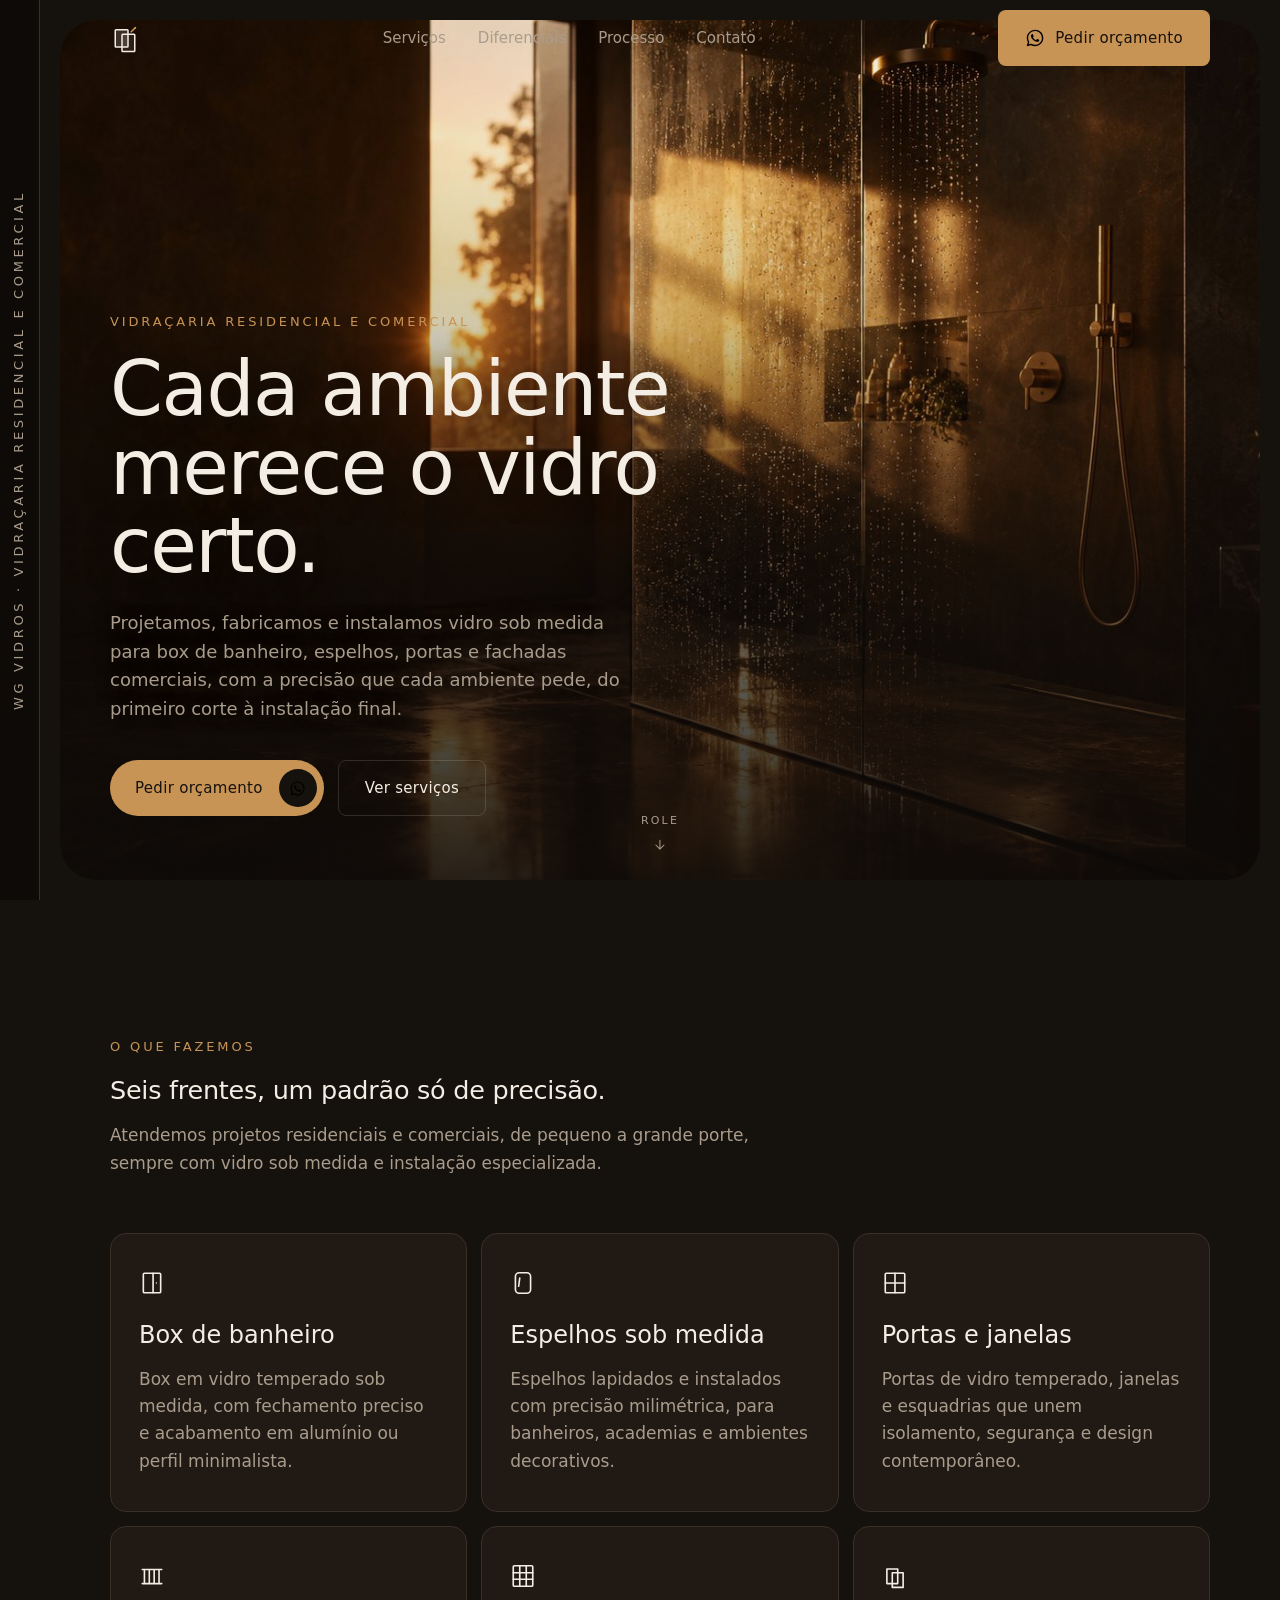
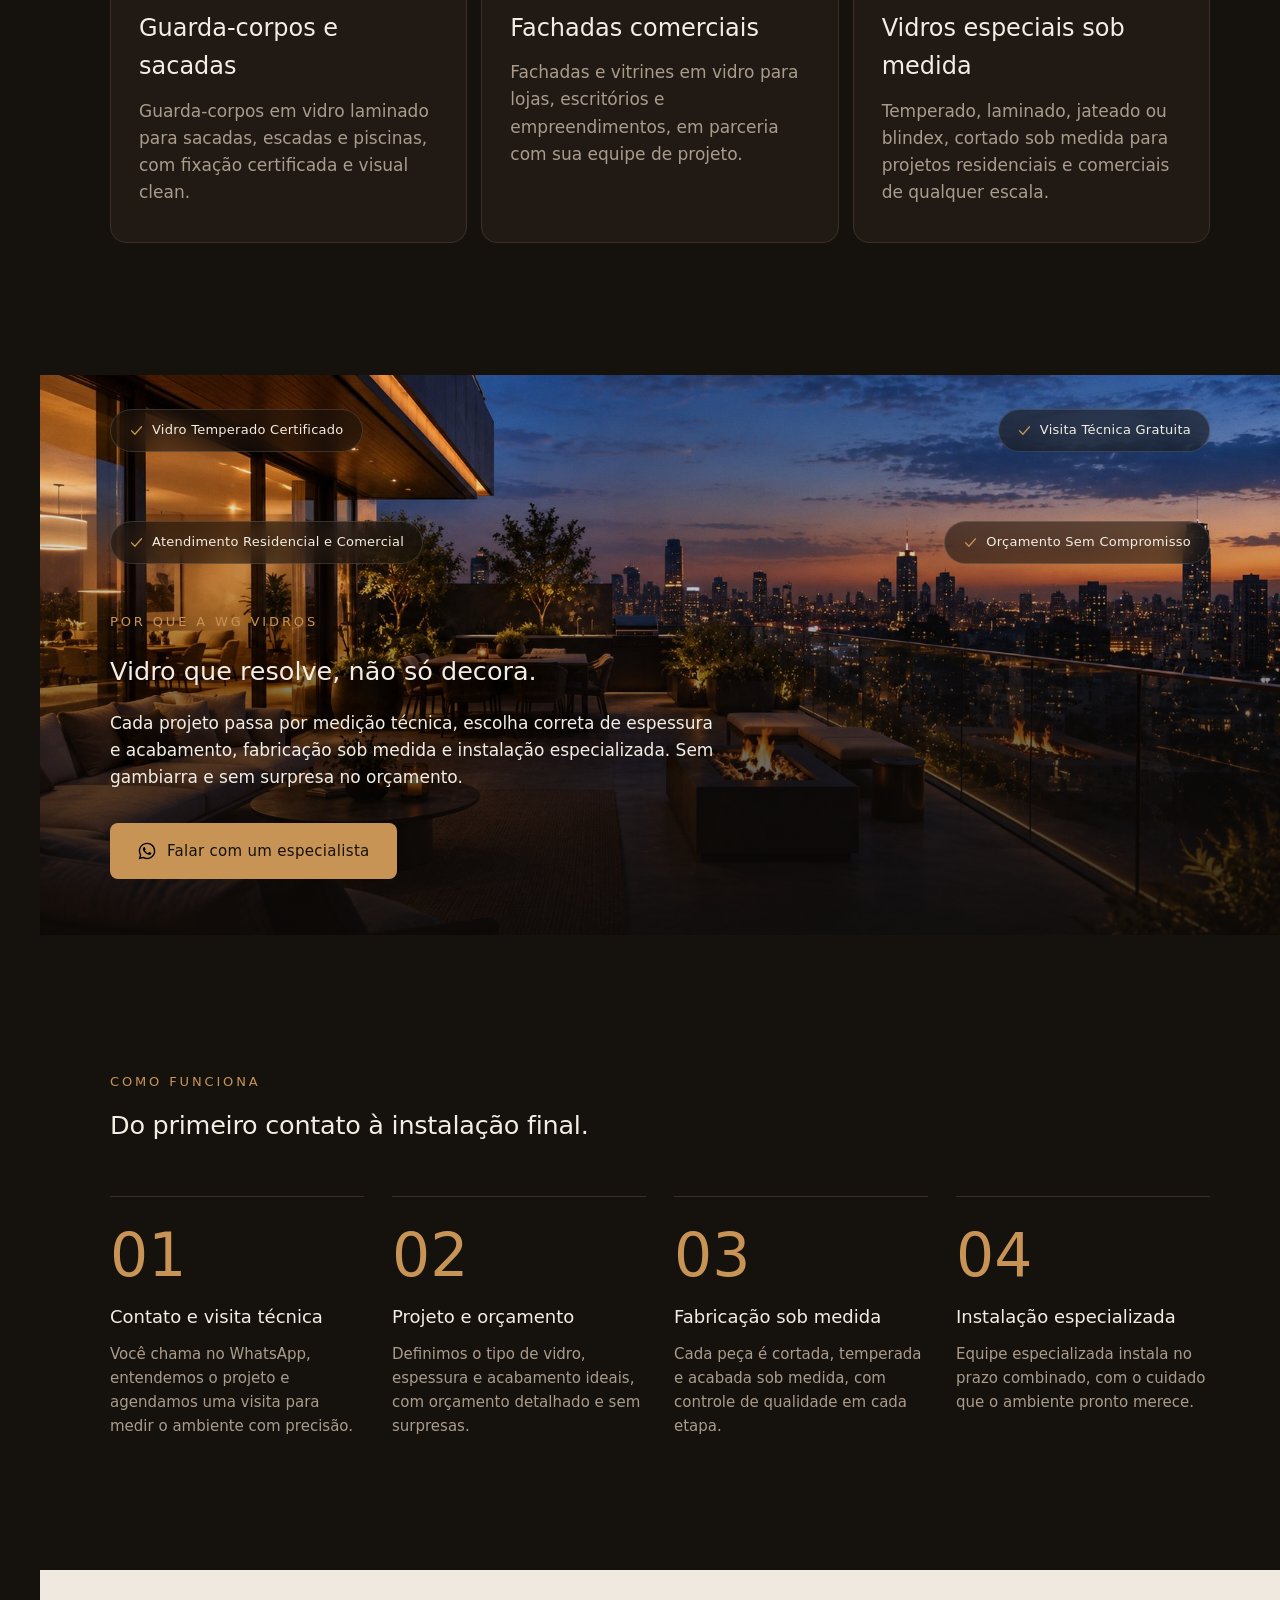
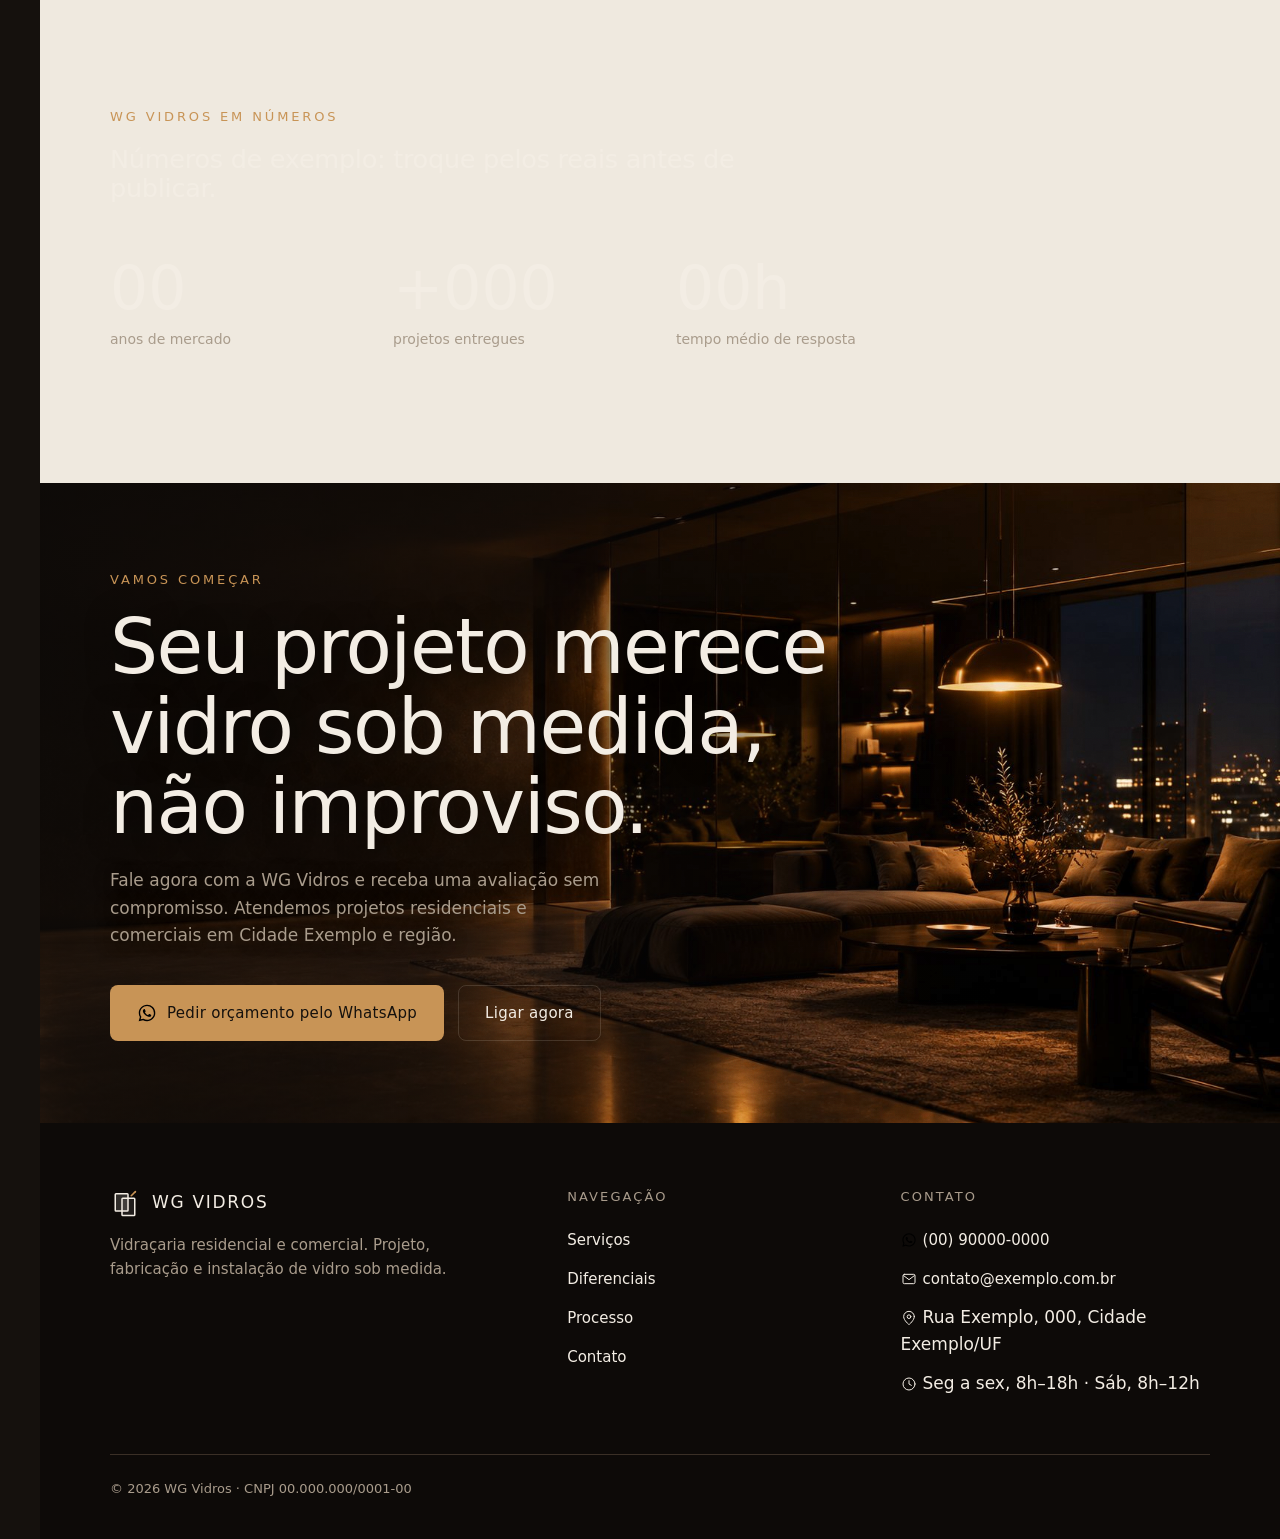
==== index.html @ f4e1c014 "Primeiro commit: site WG Vidros Vidraçaria residencial e comercial, site de uma página em HTML/CSS/J" ====
<!doctype html>
<html lang="pt-BR">
<head>
<meta charset="utf-8">
<meta name="viewport" content="width=device-width, initial-scale=1, viewport-fit=cover">
<!-- TEMPORARIO: tire esta linha quando os dados reais entrarem. Ver robots.txt. -->
<meta name="robots" content="noindex, nofollow">
<title>WG Vidros | Vidraçaria Residencial e Comercial sob Medida</title>
<meta name="description" content="Vidro sob medida para projetos residenciais e comerciais: box de banheiro, espelhos, portas, fachadas e guarda-corpos. Projeto, fabricação e instalação especializada.">
<meta name="theme-color" content="#15110D">
<meta name="color-scheme" content="dark">
<link rel="icon" href="assets/favicon.svg" type="image/svg+xml">

<!-- =========================================================================
     WG VIDROS — site único (uma página)

     ANTES DE PUBLICAR — TROQUE ESTES DADOS
       Estão como exemplo e aparecem em vários pontos do arquivo. O jeito mais
       rápido é abrir o arquivo e usar "substituir tudo" em cada linha abaixo.

         5500900000000        -> WhatsApp real, formato 55 + DDD + número, sem espaço
         (00) 90000-0000      -> o mesmo número, escrito para leitura
         contato@exemplo.com.br -> e-mail real
         Rua Exemplo, 000     -> endereço completo
         Cidade Exemplo – UF  -> cidade e estado de atuação (aparece várias vezes)
         00000-000            -> CEP
         00.000.000/0001-00   -> CNPJ
         "00" / "+000" / "00h" -> números da seção de prova social (são exemplo,
                                   não invente: troque pelos números reais ou
                                   apague a métrica)

     FOTOGRAFIA — já em uso
       As 3 fotos (assets/foto-heroi.jpg, foto-diferenciais.jpg, foto-climax.jpg)
       já estão ativas via a variável --imagem em .foto (assets/estilo.css),
       convertidas de PNG para JPEG (~85-90% menores, mesma qualidade visível
       na tela). Os originais em alta
       (PNG) estão arquivados em ../fotos-originais/wg-vidros-*-original.png.
       Se um dia entrarem fotos reais do trabalho da WG Vidros, é só substituir
       o arquivo pelo nome exato — nenhum outro código muda. --posicao e --veu,
       logo acima de cada #id.foto no CSS, controlam enquadramento e o
       degradê de legibilidade; ajuste os dois primeiro se trocar a foto.

     AINDA FALTA CONTEÚDO
       A seção de depoimento está comentada logo antes do rodapé. Só publique
       com avaliação real, com nome de quem escreveu. Nunca invente depoimento.

     DEPOIS DE PUBLICAR
       Troque og:image e og:url pelo endereço real, começando com https://
       WhatsApp e Facebook exigem URL completa para mostrar a miniatura.
       assets/compartilhamento.jpg já existe (recortado do herói, 1200x630).
     ========================================================================= -->

<meta property="og:type" content="website">
<meta property="og:title" content="WG Vidros | Vidraçaria Residencial e Comercial">
<meta property="og:description" content="Vidro sob medida, do projeto à instalação. Box, espelhos, portas, fachadas e guarda-corpos para projetos residenciais e comerciais.">
<meta property="og:locale" content="pt_BR">
<meta property="og:image" content="assets/compartilhamento.jpg">
<meta property="og:image:width" content="1200">
<meta property="og:image:height" content="630">
<meta property="og:image:alt" content="Logotipo WG Vidros">
<meta name="twitter:card" content="summary_large_image">

<meta http-equiv="Content-Security-Policy" content="default-src 'self'; base-uri 'self'; object-src 'none'; frame-ancestors 'none'; form-action 'none'; script-src 'self' 'unsafe-inline'; style-src 'self' 'unsafe-inline' https://fonts.googleapis.com; font-src 'self' https://fonts.gstatic.com; img-src 'self' data:; connect-src 'none'">

<link rel="preconnect" href="https://fonts.googleapis.com">
<link rel="preconnect" href="https://fonts.gstatic.com" crossorigin>
<link rel="stylesheet" href="https://fonts.googleapis.com/css2?family=Inter:wght@400;500;600&family=Space+Grotesk:wght@400;500;600;700&display=swap">
<link rel="stylesheet" href="assets/estilo.css">

<script type="application/ld+json">
{
  "@context": "https://schema.org",
  "@type": "HomeAndConstructionBusiness",
  "name": "WG Vidros",
  "description": "Vidraçaria residencial e comercial. Projeto, fabricação e instalação de vidro sob medida: box, espelhos, portas, janelas, fachadas e guarda-corpos.",
  "areaServed": { "@type": "City", "name": "Cidade Exemplo" },
  "address": {
    "@type": "PostalAddress",
    "streetAddress": "Rua Exemplo, 000",
    "addressLocality": "Cidade Exemplo",
    "addressRegion": "UF",
    "postalCode": "00000-000",
    "addressCountry": "BR"
  },
  "telephone": "+5500900000000",
  "knowsAbout": ["Box de banheiro", "Espelhos sob medida", "Portas e janelas de vidro", "Guarda-corpos de vidro", "Fachadas comerciais em vidro", "Vidro temperado e laminado sob medida"]
}
</script>

<script>
/* Liga a animação de entrada. Fica no <head> para o conteúdo não piscar.
   Se o navegador não tiver IntersectionObserver, ou se a pessoa pediu menos
   movimento no sistema, nada é escondido e o site funciona igual. O prazo de
   4 segundos é rede de proteção: se o observador não rodar por qualquer
   motivo, tudo aparece assim mesmo. Conteúdo nunca fica invisível. */
(function () {
  var d = document.documentElement;
  if (!('IntersectionObserver' in window)) return;
  if (window.matchMedia && window.matchMedia('(prefers-reduced-motion: reduce)').matches) return;
  d.classList.add('js-anim');
  setTimeout(function () {
    var l = document.querySelectorAll('.entra, .foto-zoom, .titulo-palavras');
    for (var i = 0; i < l.length; i++) l[i].classList.add('visivel');
  }, 4000);
})();
</script>
</head>
<body>

<!-- Ícones declarados uma vez, reaproveitados com <use>. Traço 1.5-1.75px,
     sem preenchimento, mesmo grid 24x24 — para não misturar estilo. -->
<svg width="0" height="0" style="position:absolute" aria-hidden="true" focusable="false">
  <symbol id="i-zap" viewBox="0 0 24 24"><path d="M12.04 2C6.58 2 2.13 6.45 2.13 11.91c0 1.75.46 3.45 1.32 4.95L2 22l5.25-1.38a9.9 9.9 0 0 0 4.79 1.22h.01c5.46 0 9.91-4.45 9.91-9.91 0-2.65-1.03-5.14-2.9-7.01A9.82 9.82 0 0 0 12.04 2Zm0 18.15c-1.48 0-2.93-.4-4.2-1.15l-.3-.18-3.12.82.83-3.04-.2-.31a8.2 8.2 0 0 1-1.26-4.38c0-4.54 3.7-8.24 8.25-8.24 2.2 0 4.27.86 5.83 2.42a8.19 8.19 0 0 1 2.41 5.83c0 4.54-3.7 8.24-8.24 8.24Zm4.52-6.17c-.25-.12-1.47-.72-1.69-.81-.23-.08-.39-.12-.56.13-.16.24-.64.8-.78.97-.15.16-.29.18-.53.06-.25-.12-1.05-.39-1.99-1.23-.74-.66-1.23-1.47-1.38-1.72-.14-.25-.01-.38.11-.5.11-.11.25-.29.37-.43.12-.15.16-.25.25-.41.08-.17.04-.31-.02-.43-.06-.12-.56-1.34-.76-1.84-.2-.48-.4-.42-.56-.42l-.47-.01c-.17 0-.43.06-.66.31-.23.25-.86.85-.86 2.07 0 1.22.89 2.4 1.01 2.56.12.17 1.75 2.67 4.23 3.74.59.26 1.05.41 1.41.52.59.19 1.13.16 1.56.1.47-.07 1.47-.6 1.68-1.18.21-.58.21-1.07.14-1.18-.06-.11-.22-.17-.47-.29Z"/></symbol>
  <symbol id="i-check" viewBox="0 0 24 24" fill="none" stroke="currentColor" stroke-width="2" stroke-linecap="round" stroke-linejoin="round"><path d="M4 12.5 9.5 18 20 6"/></symbol>
  <symbol id="i-menu" viewBox="0 0 24 24" fill="none" stroke="currentColor" stroke-width="1.75" stroke-linecap="round"><path d="M3 6h18M3 12h18M3 18h18"/></symbol>
  <symbol id="i-fechar" viewBox="0 0 24 24" fill="none" stroke="currentColor" stroke-width="1.75" stroke-linecap="round"><path d="M5 5l14 14M19 5 5 19"/></symbol>
  <symbol id="i-seta-baixo" viewBox="0 0 24 24" fill="none" stroke="currentColor" stroke-width="1.75" stroke-linecap="round" stroke-linejoin="round"><path d="M12 4v15M5 12l7 7 7-7"/></symbol>
  <symbol id="i-box" viewBox="0 0 24 24" fill="none" stroke="currentColor" stroke-width="1.5" stroke-linecap="round" stroke-linejoin="round"><rect x="4" y="3" width="16" height="18" rx="1"/><path d="M13 3v18"/><circle cx="16" cy="12" r=".6" fill="currentColor" stroke="none"/></symbol>
  <symbol id="i-espelho" viewBox="0 0 24 24" fill="none" stroke="currentColor" stroke-width="1.5" stroke-linecap="round" stroke-linejoin="round"><rect x="5" y="2.5" width="14" height="19" rx="3.5"/><path d="M9 7.5 8 15"/></symbol>
  <symbol id="i-janela" viewBox="0 0 24 24" fill="none" stroke="currentColor" stroke-width="1.5" stroke-linecap="round" stroke-linejoin="round"><rect x="3" y="3" width="18" height="18" rx="1"/><path d="M12 3v18M3 12h18"/></symbol>
  <symbol id="i-guarda-corpo" viewBox="0 0 24 24" fill="none" stroke="currentColor" stroke-width="1.5" stroke-linecap="round" stroke-linejoin="round"><path d="M3 6h18M3 19h18M5 6v13M9.5 6v13M14 6v13M18.5 6v13"/></symbol>
  <symbol id="i-fachada" viewBox="0 0 24 24" fill="none" stroke="currentColor" stroke-width="1.5" stroke-linecap="round" stroke-linejoin="round"><rect x="3" y="2.5" width="18" height="19" rx="1"/><path d="M3 9h18M3 15h18M9 2.5v19M15 2.5v19"/></symbol>
  <!-- i-marca: a marca (cabeçalho/rodapé). Fill translúcido de currentColor,
       não var(--fundo) sólido — a versão antiga "furava" um retângulo da cor
       do fundo, o que só batia certo sobre --fundo; sobre a foto do herói
       (cabeçalho transparente) ou sobre --superficie-funda (rodapé) sobrava
       um remendo visível. Translúcido funciona igual em qualquer fundo. O
       traço diagonal usa var(--destaque) de propósito: o único acento de cor
       fora do dourado dos CTAs, um brilho de luz no canto do vidro. -->
  <symbol id="i-marca" viewBox="0 0 24 24" fill="none">
    <rect x="4.2" y="5.4" width="10.2" height="13.8" rx=".6" fill="currentColor" fill-opacity=".16" stroke="currentColor" stroke-width="1.2" stroke-linejoin="round"/>
    <rect x="9.6" y="9" width="10.2" height="13.8" rx=".6" fill="currentColor" fill-opacity=".09" stroke="currentColor" stroke-width="1.2" stroke-linejoin="round"/>
    <path d="M17 7 20.3 3.7" stroke="var(--destaque)" stroke-width="1.3" stroke-linecap="round"/>
  </symbol>
  <!-- i-panes: ícone de serviço ("Vidros especiais sob medida"), traço puro
       sem fill — combina com os outros 5 ícones da grade de serviços. Reusa
       a mesma composição de i-marca (duas placas sobrepostas), mas sem o
       tratamento especial, porque um ícone de card não deve competir com a
       marca. -->
  <symbol id="i-panes" viewBox="0 0 24 24" fill="none" stroke="currentColor" stroke-width="1.5" stroke-linejoin="round"><rect x="4.5" y="5.5" width="10" height="13.5"/><rect x="9.5" y="9" width="10" height="13.5"/></symbol>
  <symbol id="i-pin" viewBox="0 0 24 24" fill="none" stroke="currentColor" stroke-width="1.5" stroke-linecap="round" stroke-linejoin="round"><path d="M20 10c0 5.5-8 12-8 12s-8-6.5-8-12a8 8 0 0 1 16 0Z"/><circle cx="12" cy="10" r="2.75"/></symbol>
  <symbol id="i-relogio" viewBox="0 0 24 24" fill="none" stroke="currentColor" stroke-width="1.5" stroke-linecap="round" stroke-linejoin="round"><circle cx="12" cy="12" r="9"/><path d="M12 7v5l3.5 2"/></symbol>
  <symbol id="i-mail" viewBox="0 0 24 24" fill="none" stroke="currentColor" stroke-width="1.5" stroke-linecap="round" stroke-linejoin="round"><rect x="3" y="5" width="18" height="14" rx="2"/><path d="m4 7 8 6 8-6"/></symbol>
</svg>

<a class="pular" href="#conteudo">Pular para o conteúdo</a>

<!-- ============================ TRILHO VERTICAL ============================ -->
<div class="trilho" aria-hidden="true"><span>WG VIDROS · VIDRAÇARIA RESIDENCIAL E COMERCIAL</span></div>

<!-- ============================ CABEÇALHO ============================ -->
<header class="cabecalho" id="cabecalho">
  <div class="limite cabecalho-int">
    <a class="marca" href="#topo" aria-label="Página inicial da WG Vidros">
      <svg viewBox="0 0 24 24" fill="none"><use href="#i-marca"/></svg>
      <span class="marca-texto marca-so-desktop">WG VIDROS<small>PROJETO · FABRICAÇÃO · INSTALAÇÃO</small></span>
    </a>
    <nav class="menu" aria-label="Seções da página">
      <a href="#servicos">Serviços</a>
      <a href="#diferenciais">Diferenciais</a>
      <a href="#processo">Processo</a>
      <a href="#contato">Contato</a>
    </nav>
    <a class="botao botao-principal" href="https://wa.me/5500900000000?text=Ol%C3%A1%21%20Vim%20pelo%20site%20da%20WG%20Vidros%20e%20gostaria%20de%20um%20or%C3%A7amento." rel="noopener" target="_blank">
      <svg aria-hidden="true"><use href="#i-zap"/></svg>
      <span>Pedir orçamento</span>
    </a>
    <button class="menu-toggle" id="menu-toggle" aria-expanded="false" aria-controls="menu-movel" aria-label="Abrir menu">
      <svg width="20" height="20" aria-hidden="true"><use href="#i-menu"/></svg>
    </button>
  </div>
</header>

<nav class="menu-movel" id="menu-movel" aria-label="Menu completo">
  <a href="#servicos">Serviços</a>
  <a href="#diferenciais">Diferenciais</a>
  <a href="#processo">Processo</a>
  <a href="#contato">Contato</a>
</nav>

<main id="conteudo">

  <!-- ============================ HERÓI (gancho) ============================ -->
  <section class="heroi" id="topo">
    <div class="heroi-moldura foto foto-zoom">
      <div class="limite foto-conteudo entra">
        <p class="rotulo">Vidraçaria residencial e comercial</p>
        <h1 aria-label="Cada ambiente merece o vidro certo.">
          <span class="titulo-palavras" aria-hidden="true"><span class="palavra" style="--i:0">Cada</span> <span class="palavra" style="--i:1">ambiente</span> <span class="palavra" style="--i:2">merece</span> <span class="palavra" style="--i:3">o</span> <span class="palavra" style="--i:4">vidro</span> <span class="palavra" style="--i:5">certo.</span></span>
        </h1>
        <p class="intro">Projetamos, fabricamos e instalamos vidro sob medida para box de banheiro, espelhos, portas e fachadas comerciais, com a precisão que cada ambiente pede, do primeiro corte à instalação final.</p>
        <div class="acoes">
          <a class="botao botao-principal botao-capsula" href="https://wa.me/5500900000000?text=Ol%C3%A1%21%20Vim%20pelo%20site%20da%20WG%20Vidros%20e%20gostaria%20de%20um%20or%C3%A7amento%20para%20o%20meu%20projeto." rel="noopener" target="_blank">
            <span>Pedir orçamento</span>
            <span class="capsula-icone"><svg aria-hidden="true"><use href="#i-zap"/></svg></span>
          </a>
          <a class="botao botao-secundario" href="#servicos">Ver serviços</a>
        </div>
      </div>
      <div class="rolar-indicio" aria-hidden="true"><span>Role</span><svg><use href="#i-seta-baixo"/></svg></div>
    </div>
  </section>

  <!-- ============================ CAPÍTULO 1 — SERVIÇOS ============================ -->
  <section class="capitulo" id="servicos">
    <div class="limite">
      <div class="capitulo-cabecalho entra">
        <p class="rotulo">O que fazemos</p>
        <h2>Seis frentes, um padrão só de precisão.</h2>
        <p class="intro">Atendemos projetos residenciais e comerciais, de pequeno a grande porte, sempre com vidro sob medida e instalação especializada.</p>
      </div>
    </div>
    <div class="limite">
      <div class="servicos">
        <article class="servico entra">
          <svg width="26" height="26" aria-hidden="true"><use href="#i-box"/></svg>
          <h3>Box de banheiro</h3>
          <p>Box em vidro temperado sob medida, com fechamento preciso e acabamento em alumínio ou perfil minimalista.</p>
        </article>
        <article class="servico entra entra-atraso1">
          <svg width="26" height="26" aria-hidden="true"><use href="#i-espelho"/></svg>
          <h3>Espelhos sob medida</h3>
          <p>Espelhos lapidados e instalados com precisão milimétrica, para banheiros, academias e ambientes decorativos.</p>
        </article>
        <article class="servico entra entra-atraso2">
          <svg width="26" height="26" aria-hidden="true"><use href="#i-janela"/></svg>
          <h3>Portas e janelas</h3>
          <p>Portas de vidro temperado, janelas e esquadrias que unem isolamento, segurança e design contemporâneo.</p>
        </article>
        <article class="servico entra">
          <svg width="26" height="26" aria-hidden="true"><use href="#i-guarda-corpo"/></svg>
          <h3>Guarda-corpos e sacadas</h3>
          <p>Guarda-corpos em vidro laminado para sacadas, escadas e piscinas, com fixação certificada e visual clean.</p>
        </article>
        <article class="servico entra entra-atraso1">
          <svg width="26" height="26" aria-hidden="true"><use href="#i-fachada"/></svg>
          <h3>Fachadas comerciais</h3>
          <p>Fachadas e vitrines em vidro para lojas, escritórios e empreendimentos, em parceria com sua equipe de projeto.</p>
        </article>
        <article class="servico entra entra-atraso2">
          <svg width="26" height="26" aria-hidden="true"><use href="#i-panes"/></svg>
          <h3>Vidros especiais sob medida</h3>
          <p>Temperado, laminado, jateado ou blindex, cortado sob medida para projetos residenciais e comerciais de qualquer escala.</p>
        </article>
      </div>
    </div>
  </section>

  <!-- ============================ CAPÍTULO 2 — DIFERENCIAIS ============================ -->
  <section class="capitulo" id="diferenciais" style="padding-block:0;">
    <div class="diferenciais-foto foto foto-zoom">
      <!-- Os 4 selos ficam todos acima de 45% de altura de propósito: o texto
           (foto-conteudo, mais abaixo) é ancorado embaixo e começa perto de
           52%. Deixar uma faixa de segurança evita colisão em qualquer
           largura, sem depender de conta de pixel por breakpoint. left/right
           usam var(--respiro), não %, pra alinhar com a margem do texto. -->
      <div class="pilulas" aria-hidden="true">
        <div class="pilula" style="top:6%; left:var(--respiro);"><svg><use href="#i-check"/></svg>Vidro Temperado Certificado</div>
        <div class="pilula" style="top:6%; right:var(--respiro);"><svg><use href="#i-check"/></svg>Visita Técnica Gratuita</div>
        <div class="pilula" style="top:26%; left:var(--respiro);"><svg><use href="#i-check"/></svg>Atendimento Residencial e Comercial</div>
        <div class="pilula" style="top:26%; right:var(--respiro);"><svg><use href="#i-check"/></svg>Orçamento Sem Compromisso</div>
      </div>
      <div class="limite foto-conteudo">
        <div class="entra" style="max-width:56ch;">
          <p class="rotulo">Por que a WG Vidros</p>
          <h2 class="capitulo-cabecalho" style="margin-bottom:0;">Vidro que resolve, não só decora.</h2>
          <p class="intro" style="margin-top:18px;">Cada projeto passa por medição técnica, escolha correta de espessura e acabamento, fabricação sob medida e instalação especializada. Sem gambiarra e sem surpresa no orçamento.</p>
          <div class="acoes" style="margin-top:32px;">
            <a class="botao botao-principal" href="https://wa.me/5500900000000?text=Ol%C3%A1%21%20Quero%20falar%20com%20um%20especialista%20da%20WG%20Vidros%20sobre%20o%20meu%20projeto." rel="noopener" target="_blank">
              <svg aria-hidden="true"><use href="#i-zap"/></svg><span>Falar com um especialista</span>
            </a>
          </div>
        </div>
      </div>
    </div>
  </section>

  <!-- ============================ CAPÍTULO 3 — PROCESSO ============================ -->
  <section class="capitulo" id="processo">
    <div class="limite">
      <div class="capitulo-cabecalho entra">
        <p class="rotulo">Como funciona</p>
        <h2>Do primeiro contato à instalação final.</h2>
      </div>
      <div class="processo">
        <div class="etapa entra"><h3>Contato e visita técnica</h3><p>Você chama no WhatsApp, entendemos o projeto e agendamos uma visita para medir o ambiente com precisão.</p></div>
        <div class="etapa entra entra-atraso1"><h3>Projeto e orçamento</h3><p>Definimos o tipo de vidro, espessura e acabamento ideais, com orçamento detalhado e sem surpresas.</p></div>
        <div class="etapa entra entra-atraso2"><h3>Fabricação sob medida</h3><p>Cada peça é cortada, temperada e acabada sob medida, com controle de qualidade em cada etapa.</p></div>
        <div class="etapa entra entra-atraso3"><h3>Instalação especializada</h3><p>Equipe especializada instala no prazo combinado, com o cuidado que o ambiente pronto merece.</p></div>
      </div>
    </div>
  </section>

  <!-- ============================ PROVA SOCIAL (faixa clara) ============================ -->
  <section class="capitulo faixa-clara">
    <div class="limite">
      <div class="capitulo-cabecalho entra">
        <p class="rotulo" style="color:var(--destaque);">WG Vidros em números</p>
        <h2>Números de exemplo: troque pelos reais antes de publicar.</h2>
      </div>
      <div class="numeros">
        <div class="numero entra"><div class="valor">00</div><p class="rotulo-numero">anos de mercado</p></div>
        <div class="numero entra entra-atraso1"><div class="valor">+000</div><p class="rotulo-numero">projetos entregues</p></div>
        <div class="numero entra entra-atraso2"><div class="valor">00h</div><p class="rotulo-numero">tempo médio de resposta</p></div>
      </div>

      <!-- Depoimento: só publique com avaliação real, nome de quem escreveu e
           data. Nunca invente depoimento — além de enganar quem visita o
           site, avaliação falsa é prática enganosa perante o CDC.
      <div class="depoimento entra" style="margin-top:72px;">
        <p>"Texto real do cliente aqui."</p>
        <footer>Nome do cliente, tipo de serviço, mês/ano</footer>
      </div>
      -->
    </div>
  </section>

  <!-- ============================ CLÍMAX / CTA FINAL ============================ -->
  <section class="climax foto foto-zoom" id="contato">
    <div class="limite foto-conteudo entra">
      <p class="rotulo">Vamos começar</p>
      <h2>Seu projeto merece vidro sob medida, não improviso.</h2>
      <p class="intro">Fale agora com a WG Vidros e receba uma avaliação sem compromisso. Atendemos projetos residenciais e comerciais em Cidade Exemplo e região.</p>
      <div class="acoes">
        <a class="botao botao-principal" href="https://wa.me/5500900000000?text=Ol%C3%A1%21%20Vim%20pelo%20site%20da%20WG%20Vidros%20e%20gostaria%20de%20agendar%20uma%20avalia%C3%A7%C3%A3o%20sem%20compromisso." rel="noopener" target="_blank">
          <svg aria-hidden="true"><use href="#i-zap"/></svg><span>Pedir orçamento pelo WhatsApp</span>
        </a>
        <a class="botao botao-secundario" href="tel:+5500900000000">Ligar agora</a>
      </div>
    </div>
  </section>

</main>

<!-- ============================ RODAPÉ ============================ -->
<footer class="rodape">
  <div class="limite">
    <div class="rodape-grade">
      <div>
        <div class="rodape-marca">
          <svg viewBox="0 0 24 24" fill="none"><use href="#i-marca"/></svg>
          <span class="marca-texto">WG VIDROS</span>
        </div>
        <p class="legenda">Vidraçaria residencial e comercial. Projeto, fabricação e instalação de vidro sob medida.</p>
      </div>
      <div>
        <h3>Navegação</h3>
        <ul class="rodape-links">
          <li><a href="#servicos">Serviços</a></li>
          <li><a href="#diferenciais">Diferenciais</a></li>
          <li><a href="#processo">Processo</a></li>
          <li><a href="#contato">Contato</a></li>
        </ul>
      </div>
      <div>
        <h3>Contato</h3>
        <ul class="rodape-links">
          <li><a href="https://wa.me/5500900000000" rel="noopener" target="_blank"><svg width="16" height="16" style="display:inline;vertical-align:-3px;margin-right:6px;" aria-hidden="true"><use href="#i-zap"/></svg>(00) 90000-0000</a></li>
          <li><a href="mailto:contato@exemplo.com.br"><svg width="16" height="16" style="display:inline;vertical-align:-3px;margin-right:6px;" aria-hidden="true"><use href="#i-mail"/></svg>contato@exemplo.com.br</a></li>
          <li><span><svg width="16" height="16" style="display:inline;vertical-align:-3px;margin-right:6px;" aria-hidden="true"><use href="#i-pin"/></svg>Rua Exemplo, 000, Cidade Exemplo/UF</span></li>
          <li><span><svg width="16" height="16" style="display:inline;vertical-align:-3px;margin-right:6px;" aria-hidden="true"><use href="#i-relogio"/></svg>Seg a sex, 8h–18h · Sáb, 8h–12h</span></li>
        </ul>
      </div>
    </div>
    <div class="rodape-base">
      <span>© <span id="ano"></span> WG Vidros · CNPJ 00.000.000/0001-00</span>
    </div>
  </div>
</footer>

<!-- Barra fixa de WhatsApp — só aparece no celular (ver @media em .barra-fixa) -->
<div class="barra-fixa">
  <a class="botao botao-principal" href="https://wa.me/5500900000000?text=Ol%C3%A1%21%20Vim%20pelo%20site%20da%20WG%20Vidros%20e%20gostaria%20de%20um%20or%C3%A7amento." rel="noopener" target="_blank">
    <svg aria-hidden="true"><use href="#i-zap"/></svg><span>Pedir orçamento no WhatsApp</span>
  </a>
</div>

<script>
(function () {
  document.getElementById('ano').textContent = new Date().getFullYear();

  /* Cabeçalho ganha fundo fosco depois de rolar um pouco. */
  var cabecalho = document.getElementById('cabecalho');
  var aoRolar = function () {
    cabecalho.classList.toggle('rolou', window.scrollY > 24);
  };
  aoRolar();
  window.addEventListener('scroll', aoRolar, { passive: true });

  /* Menu do celular: abre, fecha, e fecha sozinho ao clicar num link. */
  var toggle = document.getElementById('menu-toggle');
  var menu = document.getElementById('menu-movel');
  toggle.addEventListener('click', function () {
    var aberto = menu.classList.toggle('aberto');
    toggle.setAttribute('aria-expanded', aberto ? 'true' : 'false');
    toggle.innerHTML = aberto
      ? '<svg width="20" height="20" aria-hidden="true"><use href="#i-fechar"/></svg>'
      : '<svg width="20" height="20" aria-hidden="true"><use href="#i-menu"/></svg>';
  });
  menu.querySelectorAll('a').forEach(function (a) {
    a.addEventListener('click', function () {
      menu.classList.remove('aberto');
      toggle.setAttribute('aria-expanded', 'false');
      toggle.innerHTML = '<svg width="20" height="20" aria-hidden="true"><use href="#i-menu"/></svg>';
    });
  });

  /* Revela os blocos .entra e .foto-zoom ao entrar na tela. Só roda se a
     classe js-anim existir (ver script no <head>) — do contrário tudo já
     está visível por padrão via CSS. */
  if (document.documentElement.classList.contains('js-anim') && 'IntersectionObserver' in window) {
    var observador = new IntersectionObserver(function (entradas) {
      entradas.forEach(function (e) {
        if (e.isIntersecting) {
          e.target.classList.add('visivel');
          observador.unobserve(e.target);
        }
      });
    }, { threshold: .15, rootMargin: '0px 0px -8% 0px' });
    document.querySelectorAll('.entra, .foto-zoom, .titulo-palavras').forEach(function (el) { observador.observe(el); });
  }
})();
</script>

</body>
</html>
---- assets/estilo.css ----
/* =============================================================================
   WG VIDROS — folha de estilo única

   Direção de arte: extraída do case "KANTO" (Anna Malofeeva) fornecido pelo
   cliente como referência. É um site escuro, fotográfico, onde a cor vem da
   luz ambiente e não de uma paleta chapada. Três assinaturas visuais correm
   o site inteiro: o trilho vertical com o nome da marca, os selos em pílula
   flutuando sobre foto, e a tipografia fina e bem espaçada.

   Regras principais:
     - nada de preto puro nem branco puro — tudo tem uma base quente
     - a cor de destaque (dourado/latão) aparece pouco: CTA e estado ativo
     - sombra não existe no modo escuro — elevação vem de borda + brilho fino
     - cantos suaves (raio ~8-16px), pill só no botão do herói e nos selos
     - uma curva de animação só, e o conteúdo nunca depende de JS pra aparecer
============================================================================= */

/* ---------- 1. Fichas de cor e medida --------------------------------------- */
:root {
  --fundo:            #15110D;  /* base da página — espresso quente, não preto puro */
  --superficie:        #211A14;  /* painel elevado, card, nav ao rolar */
  --superficie-funda:  #0D0A08;  /* trilho vertical, rodapé */
  --texto:             #F3EDE4;  /* texto principal sobre escuro — branco quente */
  --texto-suave:       #A99C8C;  /* legenda, rótulo, texto secundário */
  --borda:             #3A2F26;
  --borda-clara:       rgba(243, 237, 228, .14);
  --destaque:          #C89456;  /* latão/dourado — só CTA e estado ativo */
  --destaque-alto:     #D9A868;
  --texto-no-destaque: #15110D;
  --fundo-claro:       #EFE9DF;  /* a seção-respiro, clara mas nunca branco puro */
  --texto-no-claro:    #1B140F;
  --texto-suave-claro: #6B6058;
  --erro:              #E4573D;

  --altura-cabecalho:  76px;
  --altura-barra:      74px;   /* barra fixa de WhatsApp no celular */
  --largura-trilho:    40px;   /* trilho vertical do logotipo, só desktop */

  --largura: 1180px;
  --respiro: 20px;

  --raio-sm: 8px;
  --raio: 16px;
  --raio-pilula: 999px;

  --curva: cubic-bezier(.22, 1, .36, 1);

  --fonte-titulo: "Space Grotesk", ui-sans-serif, system-ui, sans-serif;
  --fonte-texto:  "Inter", system-ui, -apple-system, "Segoe UI", Roboto, Arial, sans-serif;

  /* escala fluida — cresce com a largura da janela */
  --t-hero: clamp(2.5rem, 1.7rem + 3.8vw, 5.25rem);   /* 40 -> 84 */
  --t-h2:   clamp(1.75rem, 1.45rem + 1.6vw, 3rem);    /* 28 -> 48 */
  --t-h3:   clamp(1.25rem, 1.12rem + .6vw, 1.5rem);   /* 20 -> 24 */
  --t-num:  clamp(2.25rem, 1.7rem + 2.8vw, 3.75rem);  /* 36 -> 60 */
  --t-corpo: 1.0625rem;   /* 17px — piso, nunca menos */
  --t-rotulo: .8125rem;
  --t-pilula: .8125rem;
}

@media (min-width: 700px)  { :root { --respiro: 32px; } }
@media (min-width: 860px)  { :root { --altura-barra: 0px; } }
@media (min-width: 1100px) { :root { --respiro: 40px; } }

/* ---------- 2. Base ----------------------------------------------------------- */
*, *::before, *::after { box-sizing: border-box; }

html {
  -webkit-text-size-adjust: 100%;
  scroll-behavior: smooth;
  scroll-padding-top: calc(var(--altura-cabecalho) + 16px);
  scroll-padding-bottom: calc(var(--altura-barra) + 16px);
}
@media (prefers-reduced-motion: reduce) { html { scroll-behavior: auto; } }

body {
  margin: 0;
  background: var(--fundo);
  color: var(--texto);
  font-family: var(--fonte-texto);
  font-size: var(--t-corpo);
  line-height: 1.6;
  -webkit-font-smoothing: antialiased;
  padding-bottom: var(--altura-barra);
}
@media (min-width: 860px) { body { padding-bottom: 0; } }

h1, h2, h3 { font-family: var(--fonte-titulo); font-weight: 500; margin: 0; color: var(--texto); }
p { margin: 0; }
a { color: inherit; }
img, svg { max-width: 100%; display: block; }

.limite {
  max-width: var(--largura);
  margin-inline: auto;
  padding-inline: var(--respiro);
}

.pular {
  position: absolute;
  left: -9999px;
  top: 0;
  background: var(--destaque);
  color: var(--texto-no-destaque);
  padding: 12px 20px;
  z-index: 200;
  font-weight: 500;
}
.pular:focus { left: var(--respiro); top: 12px; }

:focus-visible {
  outline: 2px solid var(--destaque);
  outline-offset: 3px;
}

/* ---------- 3. Trilho vertical — a assinatura visual principal --------------- */
/* O nome da marca girado 90°, correndo na borda da tela. Só aparece em telas
   largas o bastante para sobrar espaço sem apertar o conteúdo (1180px+). Em
   telas menores essa mesma marca aparece no cabeçalho normal, na horizontal. */
.trilho {
  display: none;
}
@media (min-width: 1280px) {
  .trilho {
    display: flex;
    align-items: center;
    justify-content: center;
    position: fixed;
    left: 0;
    top: 0;
    width: var(--largura-trilho);
    height: 100vh;
    background: var(--superficie-funda);
    border-right: 1px solid var(--borda);
    z-index: 60;
  }
  .trilho span {
    display: block;
    transform: rotate(180deg);
    writing-mode: vertical-rl;
    font-family: var(--fonte-titulo);
    font-weight: 500;
    font-size: .8125rem;
    letter-spacing: .28em;
    color: var(--texto-suave);
    white-space: nowrap;
  }
  body { margin-left: var(--largura-trilho); }
}

/* ---------- 4. Cabeçalho ------------------------------------------------------ */
.cabecalho {
  position: fixed;
  top: 0;
  left: 0;
  right: 0;
  z-index: 100;
  height: var(--altura-cabecalho);
  display: flex;
  align-items: center;
  background: transparent;
  border-bottom: 1px solid transparent;
  transition: background 300ms var(--curva), border-color 300ms var(--curva), backdrop-filter 300ms var(--curva);
}
@media (min-width: 1280px) { .cabecalho { left: var(--largura-trilho); } }

.cabecalho.rolou {
  background: rgba(21, 17, 13, .72);
  backdrop-filter: blur(14px);
  -webkit-backdrop-filter: blur(14px);
  border-bottom-color: var(--borda);
}

.cabecalho-int {
  display: flex;
  align-items: center;
  justify-content: space-between;
  width: 100%;
  gap: 24px;
}

.marca {
  display: flex;
  align-items: center;
  gap: 12px;
  text-decoration: none;
}
.marca svg { width: 30px; height: 30px; flex-shrink: 0; }
.marca-texto {
  font-family: var(--fonte-titulo);
  font-weight: 500;
  font-size: 1.0625rem;
  letter-spacing: .1em;
  color: var(--texto);
  line-height: 1.2;
}
.marca-texto small {
  display: block;
  font-family: var(--fonte-texto);
  font-weight: 400;
  font-size: .625rem;
  letter-spacing: .2em;
  color: var(--texto-suave);
  margin-top: 3px;
}
/* Em telas largas o trilho já mostra o nome da marca na vertical — o
   cabeçalho não repete o texto, só o símbolo, pra não duplicar. */
@media (min-width: 1280px) { .cabecalho .marca-so-desktop { display: none; } }

.menu {
  display: none;
  gap: 32px;
}
.menu a {
  text-decoration: none;
  font-size: .9375rem;
  color: var(--texto-suave);
  transition: color 200ms var(--curva);
}
.menu a:hover { color: var(--texto); }
@media (min-width: 860px) { .menu { display: flex; } }

.cabecalho .botao { display: none; }
@media (min-width: 700px) { .cabecalho .botao { display: inline-flex; } }

/* menu do celular */
.menu-toggle {
  display: inline-flex;
  align-items: center;
  justify-content: center;
  width: 44px;
  height: 44px;
  background: transparent;
  border: 1px solid var(--borda);
  border-radius: var(--raio-sm);
  color: var(--texto);
  cursor: pointer;
}
@media (min-width: 860px) { .menu-toggle { display: none; } }

.menu-movel {
  position: fixed;
  inset: var(--altura-cabecalho) 0 0 0;
  background: var(--fundo);
  /* Tem que ficar acima da barra-fixa (110) — sem isso o botão de WhatsApp
     fixo no rodapé do celular fica desenhado por cima do menu aberto. */
  z-index: 115;
  padding: 32px var(--respiro);
  display: none;
  flex-direction: column;
  gap: 4px;
  overflow-y: auto;
}
.menu-movel.aberto { display: flex; }
/* Trava a rolagem do conteúdo atrás do menu aberto — sem isso dá pra
   arrastar a página por baixo do overlay no celular. */
body:has(.menu-movel.aberto) { overflow: hidden; }
.menu-movel a {
  text-decoration: none;
  color: var(--texto);
  font-family: var(--fonte-titulo);
  font-size: 1.5rem;
  padding: 16px 12px;
  margin-inline: -12px;
  border-radius: var(--raio-sm);
  border-bottom: 1px solid var(--borda);
  transition: background 200ms var(--curva);
}
.menu-movel a:hover, .menu-movel a:focus-visible { background: var(--superficie); }
@media (min-width: 860px) { .menu-movel { display: none !important; } }

/* ---------- 5. Botões ---------------------------------------------------------- */
.botao {
  display: inline-flex;
  align-items: center;
  gap: 10px;
  padding: 15px 26px;
  border-radius: var(--raio-sm);
  font-family: var(--fonte-titulo);
  font-weight: 500;
  font-size: .9375rem;
  letter-spacing: .02em;
  text-decoration: none;
  cursor: pointer;
  border: 1px solid transparent;
  transition: background 250ms var(--curva), border-color 250ms var(--curva), transform 250ms var(--curva), color 250ms var(--curva);
  min-height: 48px;
}
.botao svg { width: 20px; height: 20px; flex-shrink: 0; }

.botao-principal {
  background: var(--destaque);
  color: var(--texto-no-destaque);
}
.botao-principal:hover { background: var(--destaque-alto); transform: translateY(-1px); }

.botao-secundario {
  background: transparent;
  color: var(--texto);
  border-color: var(--borda-clara);
}
.botao-secundario:hover { border-color: var(--destaque); background: rgba(200, 148, 86, .08); }

.faixa-clara .botao-secundario { color: var(--texto-no-claro); border-color: rgba(27, 20, 15, .2); }
.faixa-clara .botao-secundario:hover { border-color: var(--destaque); }

/* Botão-cápsula: o resto do site usa cantos suaves (--raio-sm/--raio), mas
   só o CTA principal do herói vira pílula cheia — o momento de maior
   contraste da página tem direito a uma assinatura própria, como a
   referência trazida pelo cliente usava. Não espalhe esse raio 999px pros
   outros botões, ou a exceção deixa de significar alguma coisa. */
.botao-capsula {
  border-radius: var(--raio-pilula);
  padding: 6px 6px 6px 24px;
  gap: 16px;
  transition: gap 250ms var(--curva), background 250ms var(--curva), transform 250ms var(--curva);
}
.botao-capsula:hover { gap: 22px; }
.capsula-icone {
  display: inline-flex;
  align-items: center;
  justify-content: center;
  width: 38px;
  height: 38px;
  border-radius: 50%;
  background: var(--texto-no-destaque);
  flex-shrink: 0;
  transition: transform 250ms var(--curva);
}
.capsula-icone svg { width: 17px; height: 17px; color: var(--destaque); }
.botao-capsula:hover .capsula-icone { transform: scale(1.12); }

/* ---------- 6. Rótulo / eyebrow ------------------------------------------------ */
.rotulo {
  display: inline-block;
  font-family: var(--fonte-texto);
  font-weight: 500;
  font-size: var(--t-rotulo);
  letter-spacing: .22em;
  text-transform: uppercase;
  color: var(--destaque);
  margin-bottom: 18px;
}

/* ---------- 7. Selos em pílula — segunda assinatura visual --------------------- */
/* O único momento glassmorphism do sistema: vidro fosco sobre a foto de vidro
   de verdade. Não espalhe esse tratamento para card ou modal. */
/* Abaixo de 700px os selos ficam em fila normal, empilhados antes do texto —
   colidir com título/parágrafo numa tela estreita é pior do que perder o
   efeito solto. Só a partir de 700px eles saem do fluxo e flutuam soltos
   sobre a foto, na posição que vem do style inline de cada .pilula no HTML. */
.pilulas {
  display: flex;
  flex-wrap: wrap;
  gap: 10px;
  position: relative;
  padding-bottom: 28px;
}
.pilula {
  position: static;
  display: inline-flex;
  align-items: center;
  gap: 8px;
  background: rgba(21, 17, 13, .55);
  backdrop-filter: blur(12px);
  -webkit-backdrop-filter: blur(12px);
  border: 1px solid var(--borda-clara);
  border-radius: var(--raio-pilula);
  padding: 10px 18px;
  font-size: var(--t-pilula);
  font-weight: 500;
  letter-spacing: .02em;
  color: var(--texto);
  pointer-events: auto;
}
.pilula svg { width: 15px; height: 15px; color: var(--destaque); flex-shrink: 0; }

@media (min-width: 700px) {
  .foto > .pilulas {
    position: absolute;
    inset: 0;
    z-index: 3;
    padding-bottom: 0;
    pointer-events: none;
    /* Mesma largura máxima e centralização de .limite, sem o padding — cada
       .pilula usa left/right: var(--respiro) (não %) pra bater exatamente
       com a margem do texto abaixo. Antes disso as pílulas usavam
       porcentagem da moldura inteira e ficavam fora do alinhamento do
       título/texto em quase toda largura de tela. */
    max-width: var(--largura);
    margin-inline: auto;
  }
  .pilula { position: absolute; white-space: nowrap; }
}

/* ---------- 8. Figuras / fundo fotográfico ------------------------------------- */
/* As três fotos reais (assets/foto-*.jpg) já estão em uso. --posicao ajusta
   qual parte da foto fica visível em cada crop (o enquadramento muda muito
   entre celular alto e desktop largo); --veu é o gradiente que garante
   contraste do texto por cima — direção diferente por seção, porque nem
   todo texto fica ancorado embaixo (ver climax, mais abaixo). Se a foto for
   trocada, comece ajustando esses dois valores antes de mexer em mais nada. */
.foto {
  --imagem: none; /* trocada por seção logo abaixo */
  --posicao: center;
  --veu: linear-gradient(0deg, rgba(13, 10, 8, .88) 0%, rgba(13, 10, 8, .55) 38%, rgba(13, 10, 8, .18) 65%, rgba(13, 10, 8, .05) 85%);
  position: relative;
  overflow: hidden;
  background-image:
    var(--imagem),
    radial-gradient(120% 100% at 82% 8%, rgba(200, 148, 86, .16), transparent 55%),
    linear-gradient(165deg, #241D17 0%, #17120D 58%, #0F0B08 100%);
  background-size: cover, auto, auto;
  background-position: var(--posicao), center, center;
}
/* Herói: o assunto (box de vidro) fica à direita da foto; a parede escura à
   esquerda é onde o texto senta. No celular o corte de "cover" é tão
   agressivo que --posicao central mostra só o vidro claro — por isso o
   ajuste específico abaixo de 700px, puxando o enquadramento pra esquerda. */
/* Mobile-first: o valor sem media query é o do celular (mostra a parede
   escura), e o desktop, que corta bem menos, é quem sobrescreve depois. */
.heroi-moldura.foto { --imagem: url('foto-heroi.jpg'); --posicao: 18% 42%; }
@media (min-width: 700px) {
  .heroi-moldura.foto { --posicao: 64% 40%; }
}
/* Diferenciais: a cena tem profundidade espalhada por todo o quadro — os
   selos (com fundo fosco próprio) não dependem do véu, só o texto corrido. */
#diferenciais .foto { --imagem: url('foto-diferenciais.jpg'); --posicao: center 40%; }
/* Clímax: o vidro/espelho escuro domina a esquerda da foto, exatamente onde
   o texto fica — por isso um véu horizontal aqui, não vertical. */
#contato.foto {
  --imagem: url('foto-climax.jpg');
  --posicao: 14% center;
  --veu: linear-gradient(100deg, rgba(13, 10, 8, .9) 0%, rgba(13, 10, 8, .55) 35%, rgba(13, 10, 8, .15) 60%, transparent 78%);
}
.foto::before {
  content: "";
  position: absolute;
  inset: 0;
  opacity: .5;
  mix-blend-mode: overlay;
  background-image: url("data:image/svg+xml,%3Csvg xmlns='http://www.w3.org/2000/svg' width='120' height='120'%3E%3Cfilter id='n'%3E%3CfeTurbulence type='fractalNoise' baseFrequency='.85' numOctaves='2' stitchTiles='stitch'/%3E%3C/filter%3E%3Crect width='100%25' height='100%25' filter='url(%23n)' opacity='.35'/%3E%3C/svg%3E");
}
.foto::after {
  content: "";
  position: absolute;
  inset: 0;
  background: var(--veu);
}
.foto > * { position: relative; z-index: 1; }
.foto-conteudo { position: relative; z-index: 2; }
/* .foto-conteudo (.limite) como item flex direto de .heroi-moldura/.climax:
   sem width:100% explícito, um item flex com width:auto NÃO herda o
   comportamento normal de bloco (encher o container até o max-width) — ele
   encolhe pro tamanho do conteúdo, e margin-inline:auto centraliza essa
   caixa menor em vez de alinhar à esquerda com o padding de sempre. Medido:
   ~45px de deslocamento para a direita, fora do alinhamento das pílulas
   (que centralizam fora do flex). width:100% devolve o comportamento normal
   de bloco: enche o eixo cruzado, e aí o padding-inline do próprio .limite
   volta a ser a margem visível, batendo com tudo que usa .limite fora do
   flex. */
.heroi-moldura > .foto-conteudo,
.climax > .foto-conteudo { width: 100%; }
/* Reforço além do véu — texto grande em cima de foto viva precisa dessa
   folga extra pra não se fundir com um reflexo ou ponto de luz específico. */
.foto-conteudo h1, .foto-conteudo h2 { text-shadow: 0 2px 28px rgba(0, 0, 0, .5); }
.foto-conteudo .intro { text-shadow: 0 1px 16px rgba(0, 0, 0, .6); }
/* .pilulas em fluxo normal (abaixo de 700px) não deve virar position:relative
   por essa regra genérica — já nasce static, então a regra acima nem pega.
   Acima de 700px, a regra específica de position:absolute está junto do
   resto do responsivo dos selos, na seção 7, com z-index mais alto (3). */

/* variação clara, mesma lógica, para a foto da seção-respiro */
.foto-clara {
  background:
    radial-gradient(120% 100% at 20% 0%, rgba(200, 148, 86, .14), transparent 55%),
    linear-gradient(165deg, #F4EFE7 0%, #EFE9DF 60%, #E7DFD1 100%);
}
.foto-clara::before { opacity: .12; }
.foto-clara::after { background: linear-gradient(0deg, rgba(239, 233, 223, .7) 0%, rgba(239, 233, 223, .1) 55%, transparent 75%); }

/* ---------- 9. Herói ------------------------------------------------------------ */
/* .heroi só reserva o respiro ao redor; .heroi-moldura é o cartão de cantos
   arredondados que carrega a foto (referência trazida pelo cliente). Tudo
   que era posicionado contra o herói antes — pílulas, texto, indício de
   rolagem — agora é relativo à moldura, que é quem tem overflow:hidden. */
.heroi {
  position: relative;
  min-height: 100svh;
  padding: 10px;
}
@media (min-width: 700px)  { .heroi { padding: 16px; } }
@media (min-width: 1100px) { .heroi { padding: 20px; } }

.heroi-moldura {
  position: relative;
  height: calc(100svh - 20px);
  border-radius: 20px;
  display: flex;
  /* column, não a row padrão: em row, .foto-conteudo (um <div class="limite">
     com margin-inline:auto) vira item flex e o auto-margin do flexbox entra
     em conflito com a centralização do .limite, gerando um deslocamento que
     não bate com .pilulas (que centraliza fora do flex, por position:
     absolute). Resultado medido: pílula e título fora de alinhamento em
     ~45px. Em column + justify-content:flex-end, .foto-conteudo estica no
     eixo cruzado (align-items:stretch, o padrão) e o margin-inline:auto do
     próprio .limite volta a centralizar do jeito normal, batendo com .pilulas. */
  flex-direction: column;
  justify-content: flex-end;
  padding-top: calc(var(--altura-cabecalho) + 32px);
  padding-bottom: 64px;
}
@media (min-width: 700px) {
  .heroi-moldura { height: calc(100svh - 32px); border-radius: 28px; }
}
@media (min-width: 1100px) {
  .heroi-moldura { height: calc(100svh - 40px); border-radius: 36px; }
}

.heroi h1 {
  font-size: var(--t-hero);
  line-height: 1.03;
  letter-spacing: -.02em;
  max-width: 15ch;
}
/* Título palavra por palavra: cada .palavra já nasce no HTML com a variável
   --i (0, 1, 2...), que vira atraso em cascata. O h1 carrega o texto real
   via aria-label; o span com as palavras é aria-hidden, então leitor de
   tela nunca lida com a fragmentação. */
.js-anim .titulo-palavras .palavra {
  display: inline-block;
  opacity: 0;
  transform: translateY(20px);
  transition: opacity 650ms var(--curva), transform 650ms var(--curva);
  transition-delay: calc(var(--i, 0) * 80ms);
}
.js-anim .titulo-palavras.visivel .palavra { opacity: 1; transform: translateY(0); }

.heroi .intro {
  font-size: 1.125rem;
  color: var(--texto-suave);
  max-width: 46ch;
  margin-top: 24px;
  line-height: 1.6;
}
.heroi .acoes {
  display: flex;
  flex-wrap: wrap;
  gap: 14px;
  margin-top: 36px;
}
.rolar-indicio {
  position: absolute;
  bottom: 28px;
  left: 50%;
  transform: translateX(-50%);
  display: none;
  flex-direction: column;
  align-items: center;
  gap: 8px;
  color: var(--texto-suave);
  font-size: .6875rem;
  letter-spacing: .2em;
  text-transform: uppercase;
}
@media (min-width: 700px) { .rolar-indicio { display: flex; } }
.rolar-indicio svg { width: 14px; height: 14px; animation: desce 1.8s var(--curva) infinite; }
@keyframes desce { 0%,100% { transform: translateY(0); opacity:.5; } 50% { transform: translateY(6px); opacity:1; } }
@media (prefers-reduced-motion: reduce) { .rolar-indicio svg { animation: none; } }

/* ---------- 10. Capítulos / seções --------------------------------------------- */
.capitulo { padding-block: 96px; }
@media (min-width: 860px) { .capitulo { padding-block: 132px; } }

.capitulo-cabecalho { max-width: 62ch; margin-bottom: 56px; }
.capitulo-cabecalho h2 { letter-spacing: -.01em; line-height: 1.12; }
.capitulo-cabecalho .intro { color: var(--texto-suave); font-size: 1.0625rem; margin-top: 18px; }

.faixa-clara { background: var(--fundo-claro); color: var(--texto-no-claro); }
.faixa-clara .texto-suave, .faixa-clara .rotulo-suave { color: var(--texto-suave-claro); }

/* ---------- 11. Serviços -------------------------------------------------------- */
.servicos {
  display: grid;
  gap: 14px;
}
@media (min-width: 700px)  { .servicos { grid-template-columns: repeat(2, 1fr); } }
@media (min-width: 1100px) { .servicos { grid-template-columns: repeat(3, 1fr); } }

.servico {
  background: var(--superficie);
  border: 1px solid var(--borda);
  border-radius: var(--raio);
  padding: 36px 28px;
  transition: background 250ms var(--curva), border-color 250ms var(--curva);
}
.servico:hover { background: #271F18; border-color: var(--destaque); }
.servico .num {
  font-family: var(--fonte-titulo);
  color: var(--texto-suave);
  font-size: .8125rem;
  letter-spacing: .1em;
}
.servico h3 { margin-top: 20px; font-size: var(--t-h3); }
.servico p { margin-top: 12px; color: var(--texto-suave); line-height: 1.6; }

/* ---------- 12. Diferenciais (capítulo com pílulas sobre foto) ----------------- */
.diferenciais-foto {
  position: relative;
  display: flex;
  flex-direction: column;
  padding-top: 32px;
}
.diferenciais-foto .foto-conteudo { width: 100%; padding-block: 24px 56px; }
@media (min-width: 700px) {
  .diferenciais-foto { min-height: 560px; display: block; padding-top: 0; }
  .diferenciais-foto .foto-conteudo { position: absolute; left: 0; right: 0; bottom: 0; padding-block: 0 56px; }
}

/* ---------- 13. Processo --------------------------------------------------------- */
.processo {
  display: grid;
  gap: 40px;
  counter-reset: etapa;
}
@media (min-width: 860px) { .processo { grid-template-columns: repeat(4, 1fr); gap: 28px; } }

.etapa { counter-increment: etapa; position: relative; padding-top: 28px; border-top: 1px solid var(--borda); }
.etapa::before {
  content: counter(etapa, decimal-leading-zero);
  font-family: var(--fonte-titulo);
  font-size: var(--t-num);
  color: var(--destaque);
  display: block;
  line-height: 1;
  margin-bottom: 18px;
}
.etapa h3 { font-size: 1.125rem; }
.etapa p { margin-top: 10px; color: var(--texto-suave); line-height: 1.6; font-size: .9375rem; }

/* ---------- 14. Números / prova ---------------------------------------------------- */
.numeros {
  display: grid;
  gap: 32px;
  grid-template-columns: repeat(2, 1fr);
}
@media (min-width: 700px) { .numeros { grid-template-columns: repeat(4, 1fr); } }
.numero .valor { font-family: var(--fonte-titulo); font-size: var(--t-num); color: var(--texto); line-height: 1; }
.numero .rotulo-numero { margin-top: 10px; font-size: .875rem; color: var(--texto-suave); }

/* depoimento */
.depoimento {
  max-width: 62ch;
  font-family: var(--fonte-titulo);
  font-size: var(--t-h3);
  line-height: 1.45;
  font-weight: 400;
}
.depoimento footer { margin-top: 24px; font-family: var(--fonte-texto); font-size: .9375rem; color: var(--texto-suave-claro); }

/* ---------- 15. Clímax / CTA final --------------------------------------------- */
/* column + justify-content, não align-items:center em row — mesmo motivo do
   .heroi-moldura, comentado ali: em row, o .foto-conteudo (.limite) vira
   item flex e o margin-inline:auto do .limite briga com o auto-margin do
   flexbox em vez de centralizar normalmente. */
.climax { position: relative; min-height: 640px; display: flex; flex-direction: column; justify-content: center; }
.climax h2 { font-size: var(--t-hero); max-width: 16ch; letter-spacing: -.02em; line-height: 1.05; }
.climax .intro { margin-top: 20px; color: var(--texto-suave); max-width: 46ch; font-size: 1.0625rem; }
.climax .acoes { margin-top: 36px; display: flex; flex-wrap: wrap; gap: 14px; }

/* ---------- 16. Rodapé ------------------------------------------------------------ */
.rodape { background: var(--superficie-funda); padding-block: 64px 40px; }
.rodape-grade { display: grid; gap: 40px; }
@media (min-width: 860px) { .rodape-grade { grid-template-columns: 1.4fr 1fr 1fr; gap: 24px; } }
.rodape h3 { font-size: .8125rem; letter-spacing: .16em; text-transform: uppercase; color: var(--texto-suave); margin-bottom: 18px; font-family: var(--fonte-texto); font-weight: 500; }
.rodape-links { list-style: none; margin: 0; padding: 0; display: flex; flex-direction: column; gap: 12px; }
.rodape-links a { text-decoration: none; color: var(--texto); font-size: .9375rem; }
.rodape-links a:hover { color: var(--destaque); }
.rodape-marca { display: flex; align-items: center; gap: 12px; margin-bottom: 16px; }
.rodape-marca svg { width: 30px; height: 30px; }
.rodape p.legenda { color: var(--texto-suave); font-size: .9375rem; max-width: 40ch; line-height: 1.6; }
.rodape-base {
  margin-top: 56px;
  padding-top: 24px;
  border-top: 1px solid var(--borda);
  display: flex;
  flex-wrap: wrap;
  gap: 12px;
  justify-content: space-between;
  font-size: .8125rem;
  color: var(--texto-suave);
}
.rodape-base a { color: var(--texto-suave); text-decoration: underline; text-underline-offset: 3px; }

/* ---------- 17. Barra fixa do WhatsApp (só celular) ---------------------------- */
.barra-fixa {
  position: fixed;
  left: 0; right: 0; bottom: 0;
  z-index: 110;
  background: var(--superficie-funda);
  border-top: 1px solid var(--borda);
  padding: 13px var(--respiro);
  padding-bottom: calc(13px + env(safe-area-inset-bottom));
}
.barra-fixa .botao { width: 100%; justify-content: center; }
@media (min-width: 860px) { .barra-fixa { display: none; } }

/* ---------- 18. Animação de entrada -------------------------------------------- */
/* O conteúdo é visível por padrão. A classe js-anim só é adicionada pelo script
   no <head> depois de confirmar IntersectionObserver + prefers-reduced-motion.
   Sem isso, nada é escondido — ver comentário no index.html. */
.js-anim .entra {
  opacity: 0;
  transform: translateY(18px);
  transition: opacity 700ms var(--curva), transform 700ms var(--curva);
}
.js-anim .entra.visivel { opacity: 1; transform: translateY(0); }
.js-anim .entra-atraso1.visivel { transition-delay: 90ms; }
.js-anim .entra-atraso2.visivel { transition-delay: 180ms; }
.js-anim .entra-atraso3.visivel { transition-delay: 270ms; }

/* CORREÇÃO: .foto-zoom e .foto são a MESMA tag no HTML (ex.: class="heroi-
   moldura foto foto-zoom"), nunca pai/filho — um seletor ".foto-zoom > .foto"
   não bate com nada e o zoom de entrada nunca rodou. overflow:hidden já vem
   de .foto (seção 8); aqui só falta a transição, na própria .foto-zoom. */
.js-anim .foto-zoom { transform: scale(1.04); transition: transform 1400ms var(--curva); }
.js-anim .foto-zoom.visivel { transform: scale(1); }

/* ---------- 19. Utilitários ------------------------------------------------------ */
.somente-leitor {
  position: absolute; width: 1px; height: 1px; padding: 0; margin: -1px;
  overflow: hidden; clip: rect(0,0,0,0); white-space: nowrap; border: 0;
}
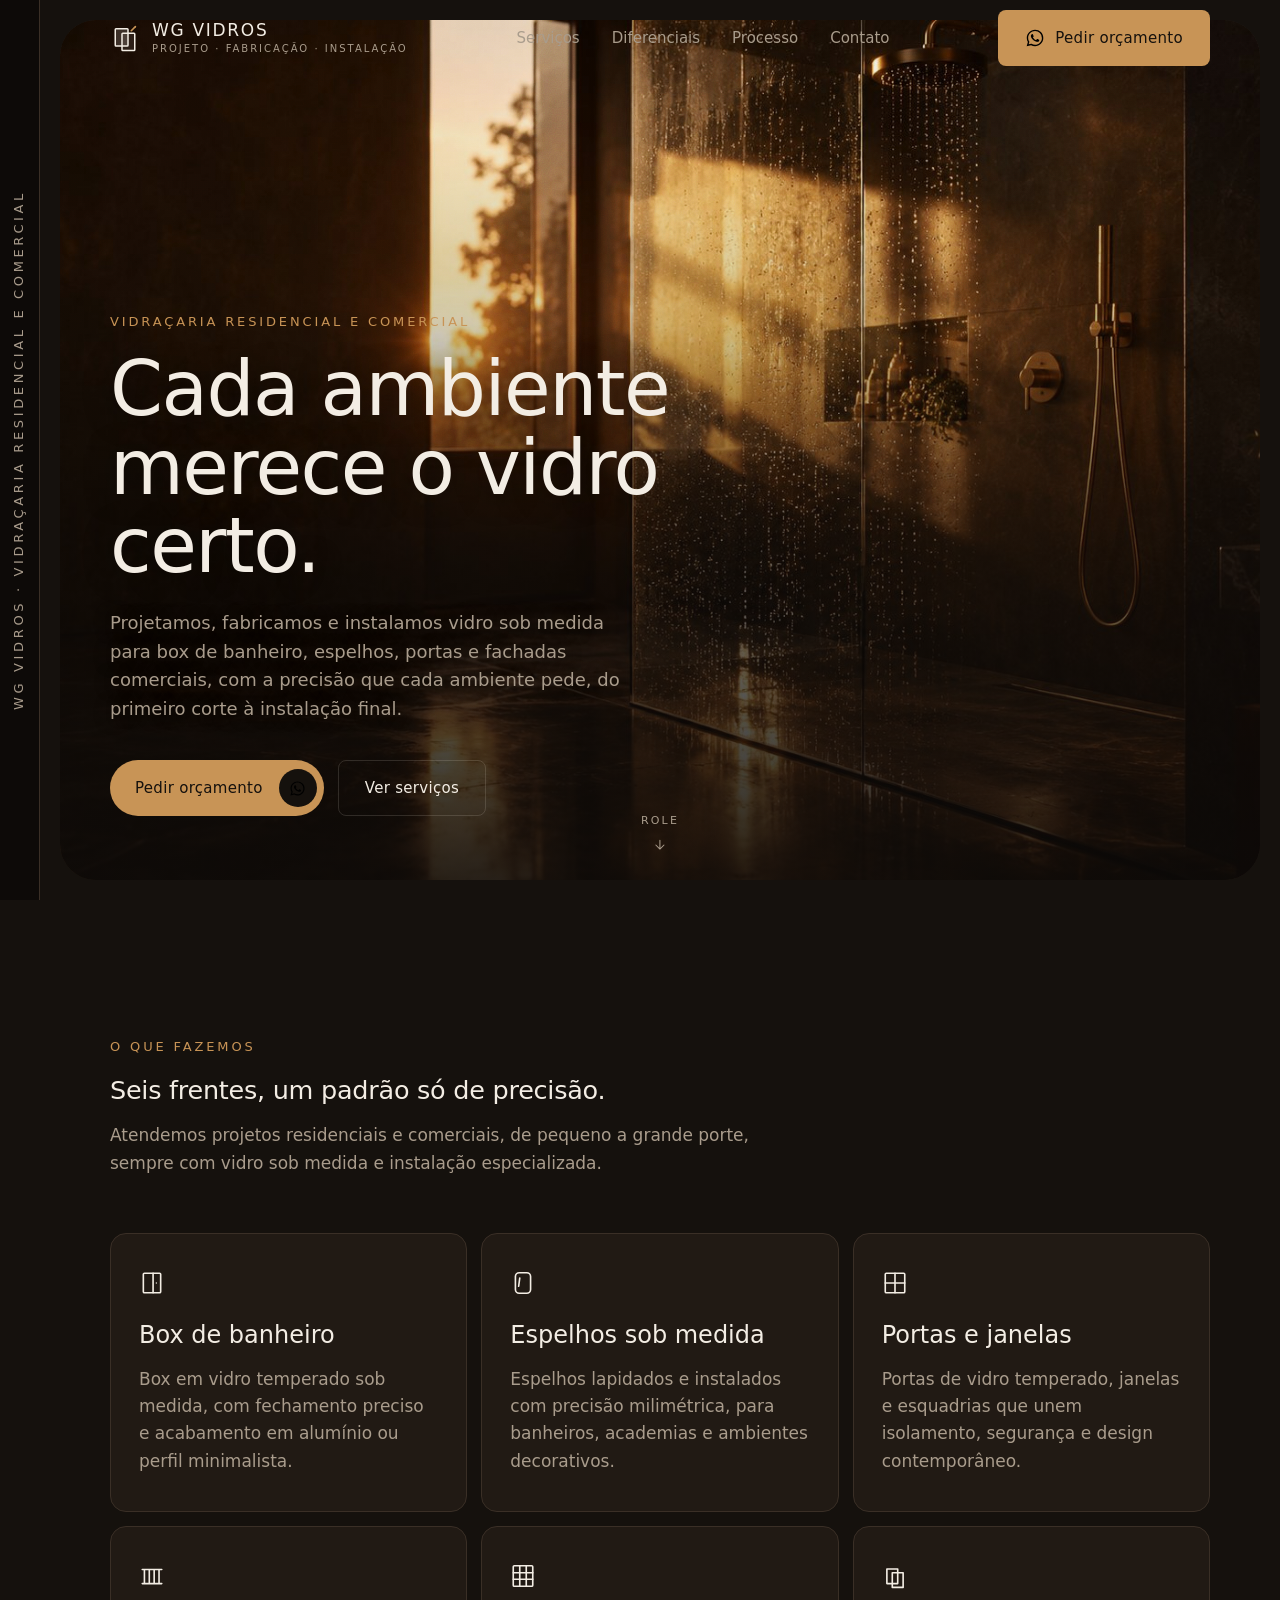
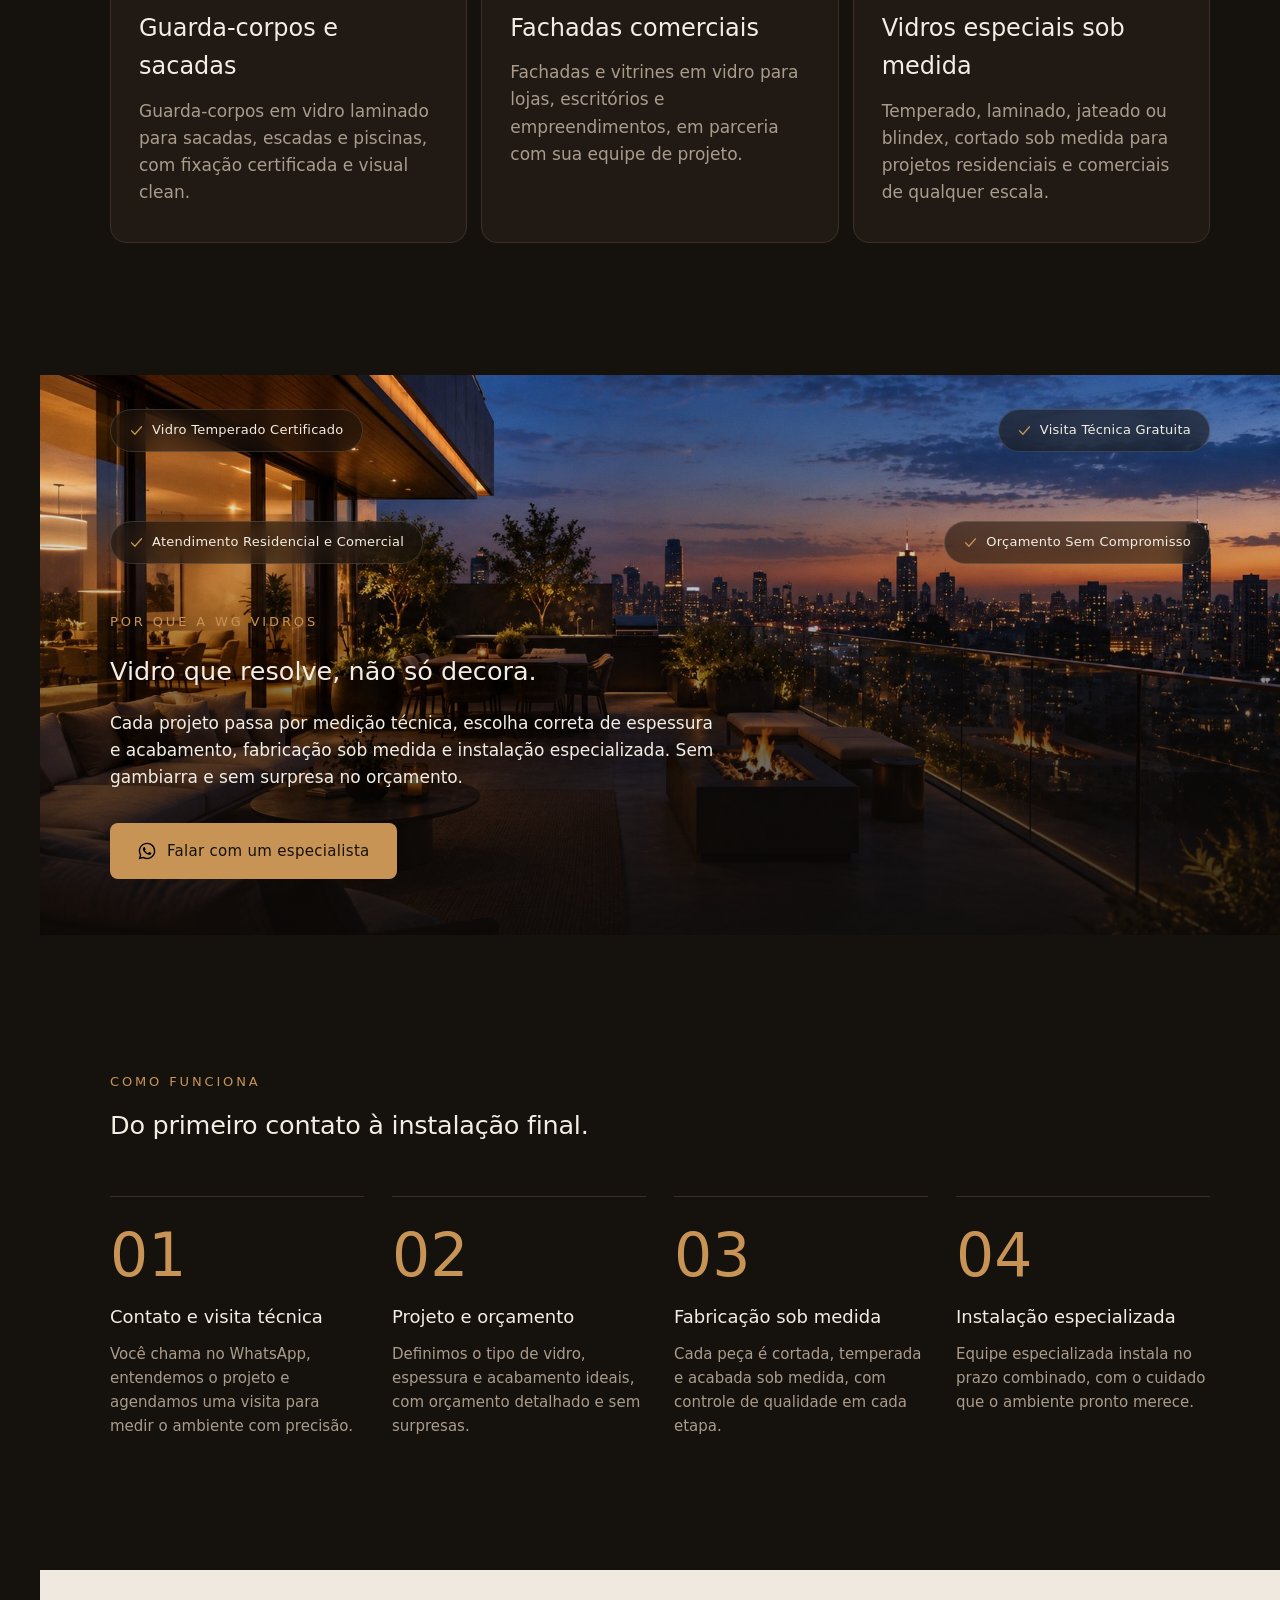
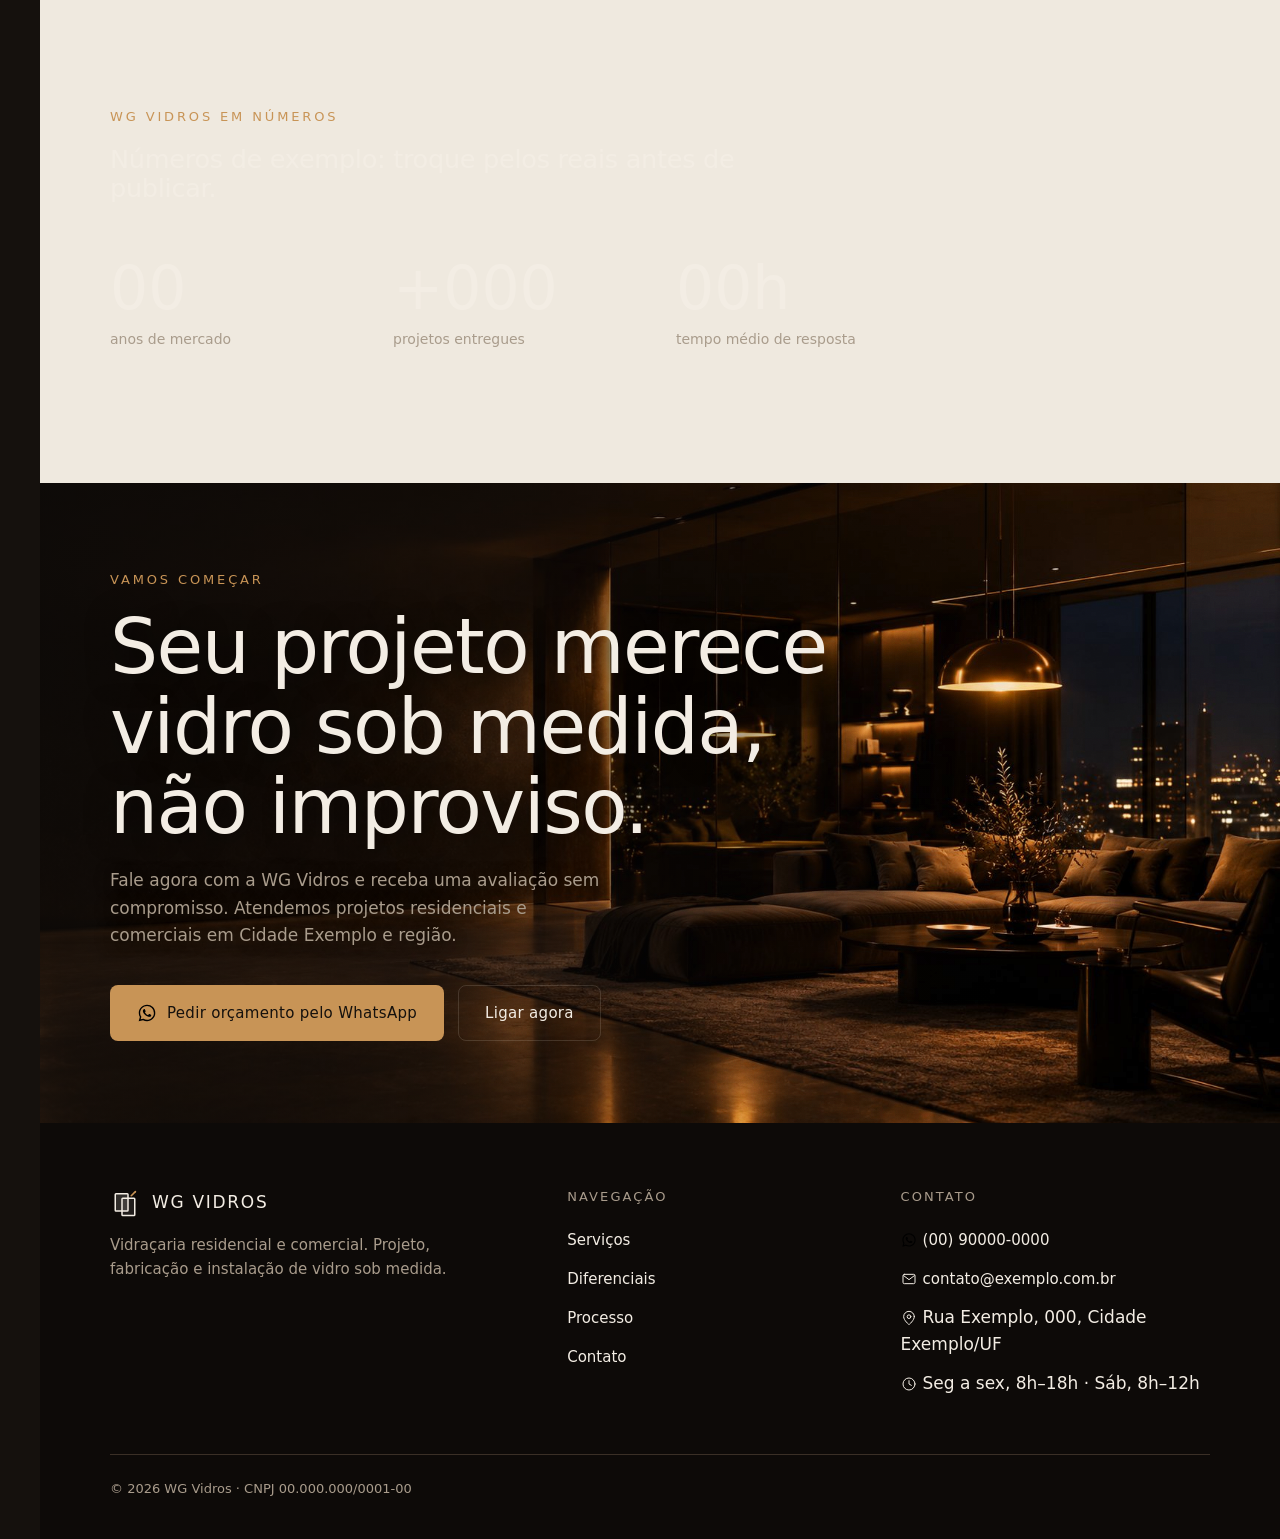
==== commit f9e6bdf5: "Corrige nome sumindo do cabecalho acima de 1280px Acima de 1280px o nome "WG VIDROS" ficava escondid" ====
--- a/index.html
+++ b/index.html
@@ -153,7 +153,7 @@
   <div class="limite cabecalho-int">
     <a class="marca" href="#topo" aria-label="Página inicial da WG Vidros">
       <svg viewBox="0 0 24 24" fill="none"><use href="#i-marca"/></svg>
-      <span class="marca-texto marca-so-desktop">WG VIDROS<small>PROJETO · FABRICAÇÃO · INSTALAÇÃO</small></span>
+      <span class="marca-texto">WG VIDROS<small>PROJETO · FABRICAÇÃO · INSTALAÇÃO</small></span>
     </a>
     <nav class="menu" aria-label="Seções da página">
       <a href="#servicos">Serviços</a>
--- a/assets/estilo.css
+++ b/assets/estilo.css
@@ -203,9 +203,10 @@
   color: var(--texto-suave);
   margin-top: 3px;
 }
-/* Em telas largas o trilho já mostra o nome da marca na vertical — o
-   cabeçalho não repete o texto, só o símbolo, pra não duplicar. */
-@media (min-width: 1280px) { .cabecalho .marca-so-desktop { display: none; } }
+/* Antes disso o nome sumia do cabeçalho acima de 1280px (a ideia era não
+   repetir o trilho vertical) — na prática sobrava só o ícone sozinho, sem
+   contexto, parecendo quebrado. O nome agora fica sempre visível; o trilho
+   é reforço, não substituto. */
 
 .menu {
   display: none;
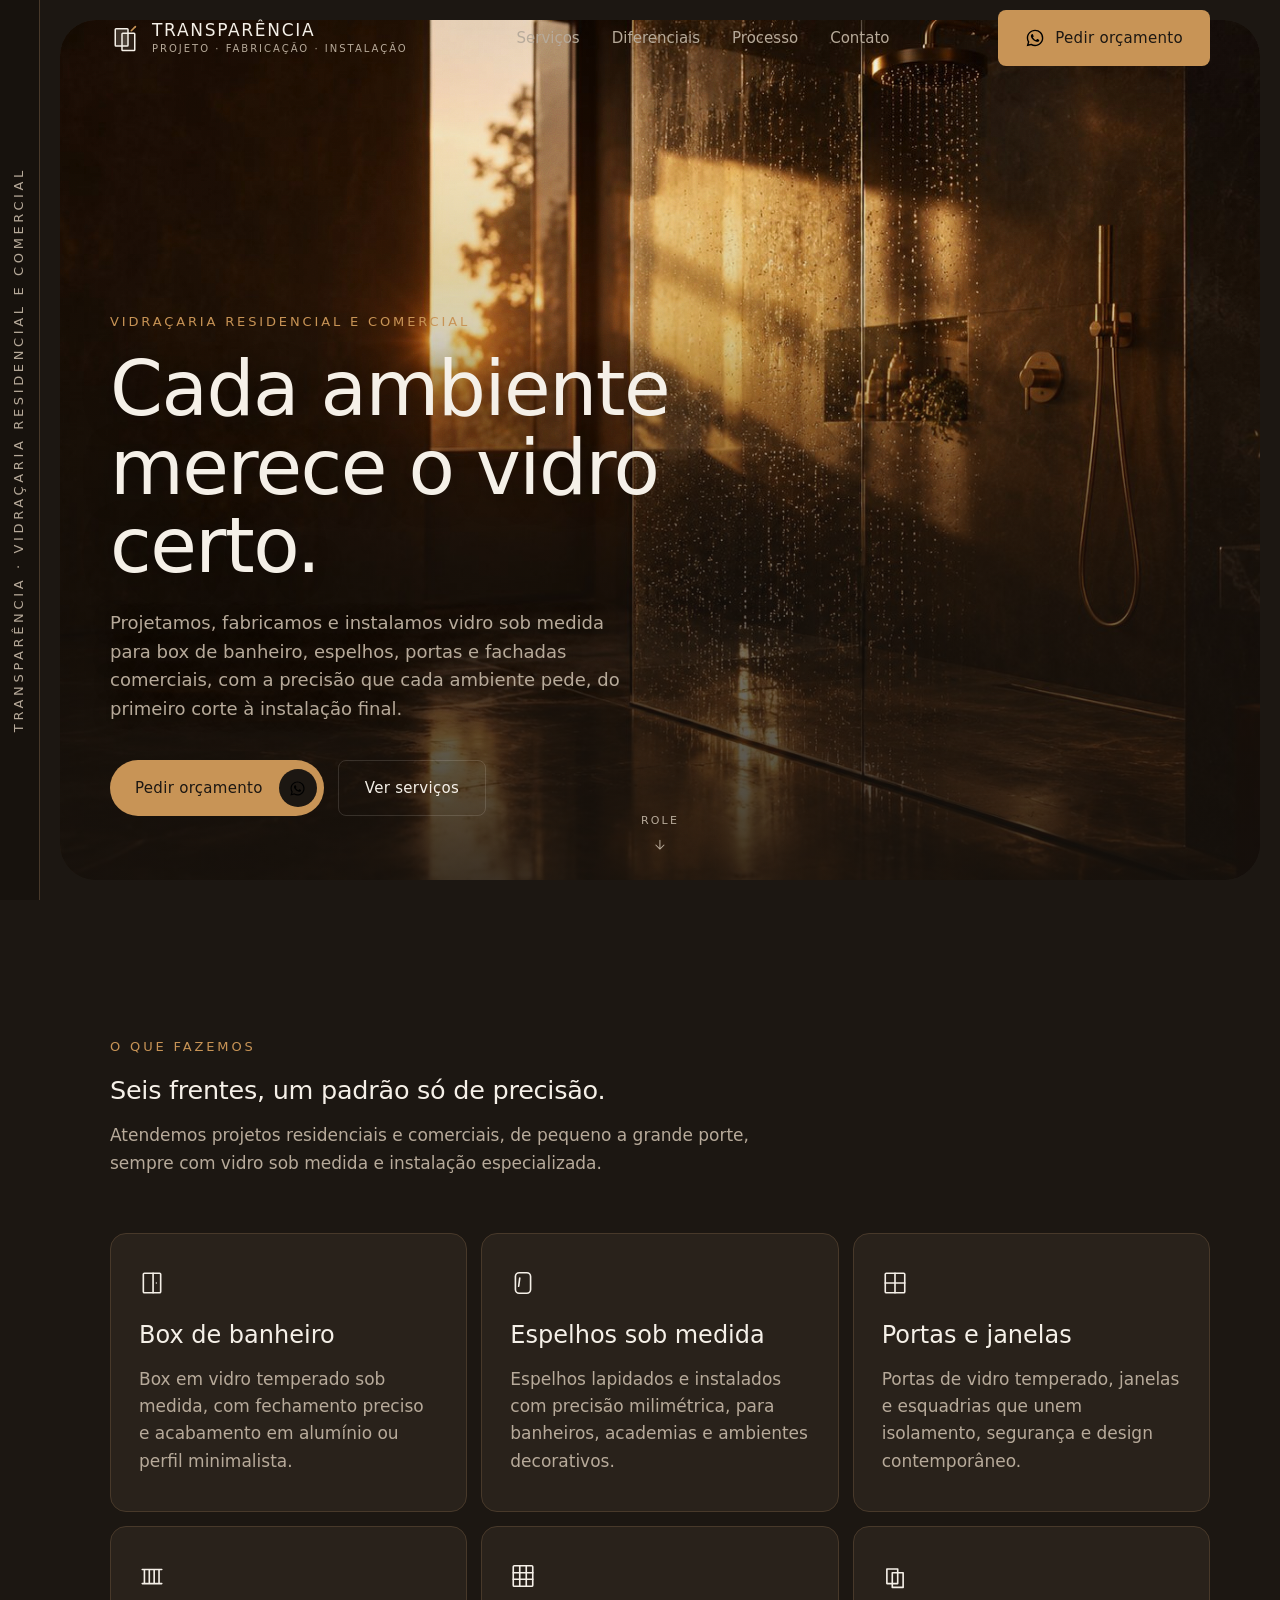
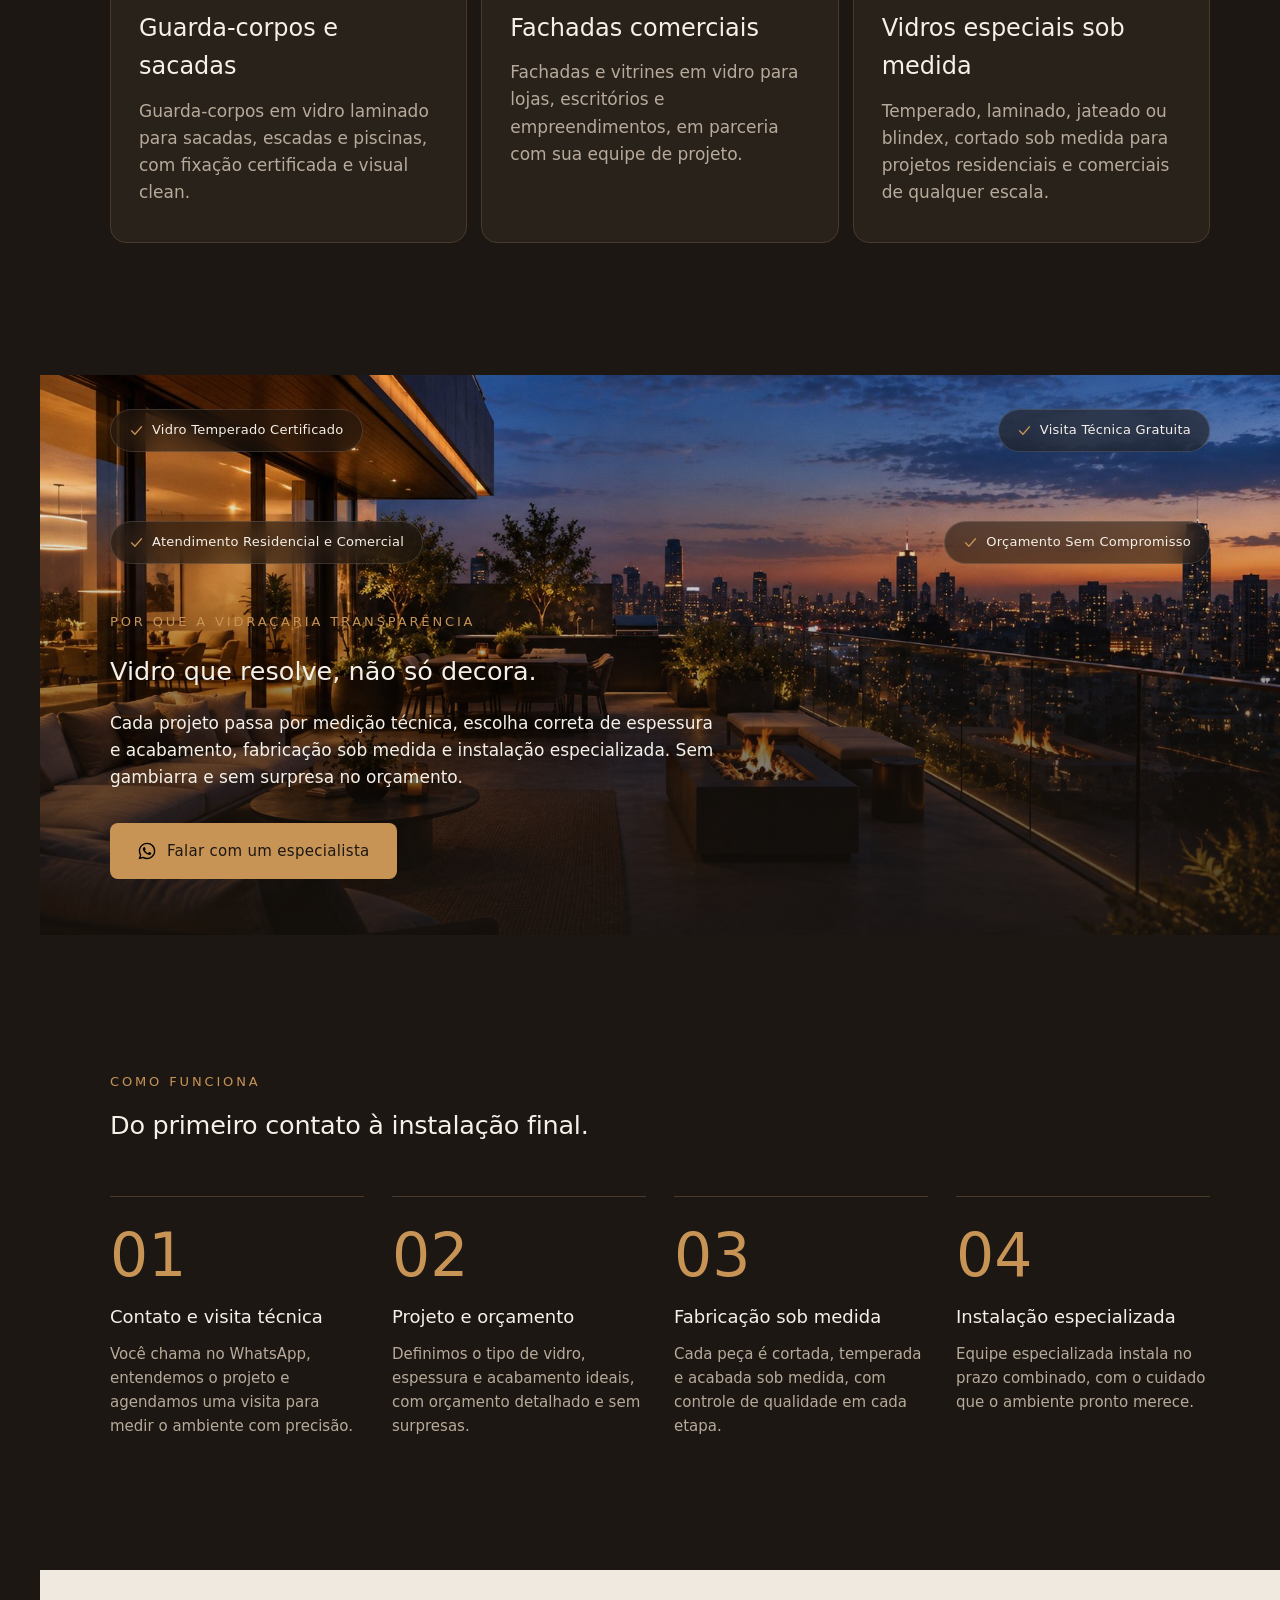
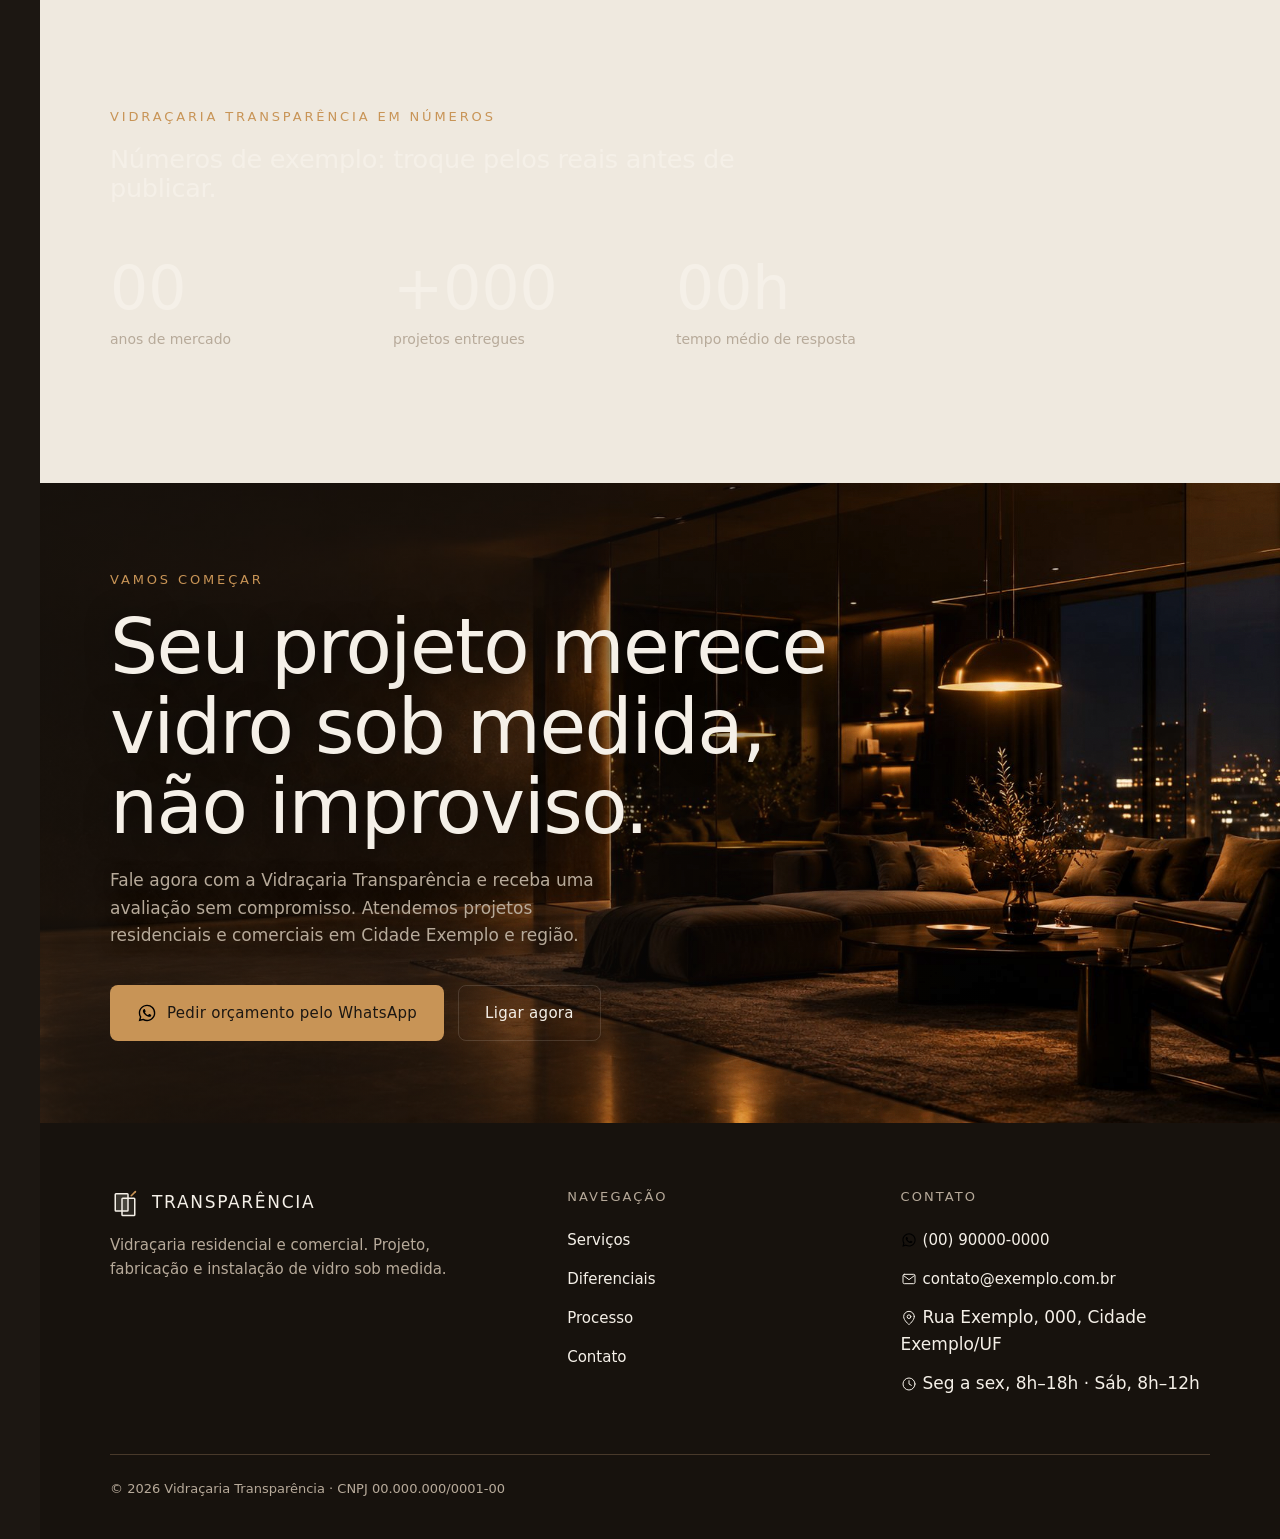
==== commit 0feec846: "Renomeia para Vidraçaria Transparência e alivia a paleta Marca trocada de "WG Vidros" para "Vidraçar" ====
--- a/index.html
+++ b/index.html
@@ -5,14 +5,14 @@
 <meta name="viewport" content="width=device-width, initial-scale=1, viewport-fit=cover">
 <!-- TEMPORARIO: tire esta linha quando os dados reais entrarem. Ver robots.txt. -->
 <meta name="robots" content="noindex, nofollow">
-<title>WG Vidros | Vidraçaria Residencial e Comercial sob Medida</title>
+<title>Vidraçaria Transparência | Vidro Residencial e Comercial sob Medida</title>
 <meta name="description" content="Vidro sob medida para projetos residenciais e comerciais: box de banheiro, espelhos, portas, fachadas e guarda-corpos. Projeto, fabricação e instalação especializada.">
 <meta name="theme-color" content="#15110D">
 <meta name="color-scheme" content="dark">
 <link rel="icon" href="assets/favicon.svg" type="image/svg+xml">
 
 <!-- =========================================================================
-     WG VIDROS — site único (uma página)
+     VIDRAÇARIA TRANSPARÊNCIA — site único (uma página)
 
      ANTES DE PUBLICAR — TROQUE ESTES DADOS
        Estão como exemplo e aparecem em vários pontos do arquivo. O jeito mais
@@ -35,7 +35,7 @@
        convertidas de PNG para JPEG (~85-90% menores, mesma qualidade visível
        na tela). Os originais em alta
        (PNG) estão arquivados em ../fotos-originais/wg-vidros-*-original.png.
-       Se um dia entrarem fotos reais do trabalho da WG Vidros, é só substituir
+       Se um dia entrarem fotos reais do trabalho da Vidraçaria Transparência, é só substituir
        o arquivo pelo nome exato — nenhum outro código muda. --posicao e --veu,
        logo acima de cada #id.foto no CSS, controlam enquadramento e o
        degradê de legibilidade; ajuste os dois primeiro se trocar a foto.
@@ -51,13 +51,13 @@
      ========================================================================= -->
 
 <meta property="og:type" content="website">
-<meta property="og:title" content="WG Vidros | Vidraçaria Residencial e Comercial">
+<meta property="og:title" content="Vidraçaria Transparência | Vidro Residencial e Comercial">
 <meta property="og:description" content="Vidro sob medida, do projeto à instalação. Box, espelhos, portas, fachadas e guarda-corpos para projetos residenciais e comerciais.">
 <meta property="og:locale" content="pt_BR">
 <meta property="og:image" content="assets/compartilhamento.jpg">
 <meta property="og:image:width" content="1200">
 <meta property="og:image:height" content="630">
-<meta property="og:image:alt" content="Logotipo WG Vidros">
+<meta property="og:image:alt" content="Logotipo Vidraçaria Transparência">
 <meta name="twitter:card" content="summary_large_image">
 
 <meta http-equiv="Content-Security-Policy" content="default-src 'self'; base-uri 'self'; object-src 'none'; frame-ancestors 'none'; form-action 'none'; script-src 'self' 'unsafe-inline'; style-src 'self' 'unsafe-inline' https://fonts.googleapis.com; font-src 'self' https://fonts.gstatic.com; img-src 'self' data:; connect-src 'none'">
@@ -71,7 +71,7 @@
 {
   "@context": "https://schema.org",
   "@type": "HomeAndConstructionBusiness",
-  "name": "WG Vidros",
+  "name": "Vidraçaria Transparência",
   "description": "Vidraçaria residencial e comercial. Projeto, fabricação e instalação de vidro sob medida: box, espelhos, portas, janelas, fachadas e guarda-corpos.",
   "areaServed": { "@type": "City", "name": "Cidade Exemplo" },
   "address": {
@@ -146,14 +146,14 @@
 <a class="pular" href="#conteudo">Pular para o conteúdo</a>
 
 <!-- ============================ TRILHO VERTICAL ============================ -->
-<div class="trilho" aria-hidden="true"><span>WG VIDROS · VIDRAÇARIA RESIDENCIAL E COMERCIAL</span></div>
+<div class="trilho" aria-hidden="true"><span>TRANSPARÊNCIA · VIDRAÇARIA RESIDENCIAL E COMERCIAL</span></div>
 
 <!-- ============================ CABEÇALHO ============================ -->
 <header class="cabecalho" id="cabecalho">
   <div class="limite cabecalho-int">
-    <a class="marca" href="#topo" aria-label="Página inicial da WG Vidros">
+    <a class="marca" href="#topo" aria-label="Página inicial da Vidraçaria Transparência">
       <svg viewBox="0 0 24 24" fill="none"><use href="#i-marca"/></svg>
-      <span class="marca-texto">WG VIDROS<small>PROJETO · FABRICAÇÃO · INSTALAÇÃO</small></span>
+      <span class="marca-texto">TRANSPARÊNCIA<small>PROJETO · FABRICAÇÃO · INSTALAÇÃO</small></span>
     </a>
     <nav class="menu" aria-label="Seções da página">
       <a href="#servicos">Serviços</a>
@@ -161,7 +161,7 @@
       <a href="#processo">Processo</a>
       <a href="#contato">Contato</a>
     </nav>
-    <a class="botao botao-principal" href="https://wa.me/5500900000000?text=Ol%C3%A1%21%20Vim%20pelo%20site%20da%20WG%20Vidros%20e%20gostaria%20de%20um%20or%C3%A7amento." rel="noopener" target="_blank">
+    <a class="botao botao-principal" href="https://wa.me/5500900000000?text=Ol%C3%A1%21%20Vim%20pelo%20site%20da%20Vidra%C3%A7aria%20Transpar%C3%AAncia%20e%20gostaria%20de%20um%20or%C3%A7amento." rel="noopener" target="_blank">
       <svg aria-hidden="true"><use href="#i-zap"/></svg>
       <span>Pedir orçamento</span>
     </a>
@@ -190,7 +190,7 @@
         </h1>
         <p class="intro">Projetamos, fabricamos e instalamos vidro sob medida para box de banheiro, espelhos, portas e fachadas comerciais, com a precisão que cada ambiente pede, do primeiro corte à instalação final.</p>
         <div class="acoes">
-          <a class="botao botao-principal botao-capsula" href="https://wa.me/5500900000000?text=Ol%C3%A1%21%20Vim%20pelo%20site%20da%20WG%20Vidros%20e%20gostaria%20de%20um%20or%C3%A7amento%20para%20o%20meu%20projeto." rel="noopener" target="_blank">
+          <a class="botao botao-principal botao-capsula" href="https://wa.me/5500900000000?text=Ol%C3%A1%21%20Vim%20pelo%20site%20da%20Vidra%C3%A7aria%20Transpar%C3%AAncia%20e%20gostaria%20de%20um%20or%C3%A7amento%20para%20o%20meu%20projeto." rel="noopener" target="_blank">
             <span>Pedir orçamento</span>
             <span class="capsula-icone"><svg aria-hidden="true"><use href="#i-zap"/></svg></span>
           </a>
@@ -262,11 +262,11 @@
       </div>
       <div class="limite foto-conteudo">
         <div class="entra" style="max-width:56ch;">
-          <p class="rotulo">Por que a WG Vidros</p>
+          <p class="rotulo">Por que a Vidraçaria Transparência</p>
           <h2 class="capitulo-cabecalho" style="margin-bottom:0;">Vidro que resolve, não só decora.</h2>
           <p class="intro" style="margin-top:18px;">Cada projeto passa por medição técnica, escolha correta de espessura e acabamento, fabricação sob medida e instalação especializada. Sem gambiarra e sem surpresa no orçamento.</p>
           <div class="acoes" style="margin-top:32px;">
-            <a class="botao botao-principal" href="https://wa.me/5500900000000?text=Ol%C3%A1%21%20Quero%20falar%20com%20um%20especialista%20da%20WG%20Vidros%20sobre%20o%20meu%20projeto." rel="noopener" target="_blank">
+            <a class="botao botao-principal" href="https://wa.me/5500900000000?text=Ol%C3%A1%21%20Quero%20falar%20com%20um%20especialista%20da%20Vidra%C3%A7aria%20Transpar%C3%AAncia%20sobre%20o%20meu%20projeto." rel="noopener" target="_blank">
               <svg aria-hidden="true"><use href="#i-zap"/></svg><span>Falar com um especialista</span>
             </a>
           </div>
@@ -295,7 +295,7 @@
   <section class="capitulo faixa-clara">
     <div class="limite">
       <div class="capitulo-cabecalho entra">
-        <p class="rotulo" style="color:var(--destaque);">WG Vidros em números</p>
+        <p class="rotulo" style="color:var(--destaque);">Vidraçaria Transparência em números</p>
         <h2>Números de exemplo: troque pelos reais antes de publicar.</h2>
       </div>
       <div class="numeros">
@@ -320,9 +320,9 @@
     <div class="limite foto-conteudo entra">
       <p class="rotulo">Vamos começar</p>
       <h2>Seu projeto merece vidro sob medida, não improviso.</h2>
-      <p class="intro">Fale agora com a WG Vidros e receba uma avaliação sem compromisso. Atendemos projetos residenciais e comerciais em Cidade Exemplo e região.</p>
+      <p class="intro">Fale agora com a Vidraçaria Transparência e receba uma avaliação sem compromisso. Atendemos projetos residenciais e comerciais em Cidade Exemplo e região.</p>
       <div class="acoes">
-        <a class="botao botao-principal" href="https://wa.me/5500900000000?text=Ol%C3%A1%21%20Vim%20pelo%20site%20da%20WG%20Vidros%20e%20gostaria%20de%20agendar%20uma%20avalia%C3%A7%C3%A3o%20sem%20compromisso." rel="noopener" target="_blank">
+        <a class="botao botao-principal" href="https://wa.me/5500900000000?text=Ol%C3%A1%21%20Vim%20pelo%20site%20da%20Vidra%C3%A7aria%20Transpar%C3%AAncia%20e%20gostaria%20de%20agendar%20uma%20avalia%C3%A7%C3%A3o%20sem%20compromisso." rel="noopener" target="_blank">
           <svg aria-hidden="true"><use href="#i-zap"/></svg><span>Pedir orçamento pelo WhatsApp</span>
         </a>
         <a class="botao botao-secundario" href="tel:+5500900000000">Ligar agora</a>
@@ -339,7 +339,7 @@
       <div>
         <div class="rodape-marca">
           <svg viewBox="0 0 24 24" fill="none"><use href="#i-marca"/></svg>
-          <span class="marca-texto">WG VIDROS</span>
+          <span class="marca-texto">TRANSPARÊNCIA</span>
         </div>
         <p class="legenda">Vidraçaria residencial e comercial. Projeto, fabricação e instalação de vidro sob medida.</p>
       </div>
@@ -363,14 +363,14 @@
       </div>
     </div>
     <div class="rodape-base">
-      <span>© <span id="ano"></span> WG Vidros · CNPJ 00.000.000/0001-00</span>
+      <span>© <span id="ano"></span> Vidraçaria Transparência · CNPJ 00.000.000/0001-00</span>
     </div>
   </div>
 </footer>
 
 <!-- Barra fixa de WhatsApp — só aparece no celular (ver @media em .barra-fixa) -->
 <div class="barra-fixa">
-  <a class="botao botao-principal" href="https://wa.me/5500900000000?text=Ol%C3%A1%21%20Vim%20pelo%20site%20da%20WG%20Vidros%20e%20gostaria%20de%20um%20or%C3%A7amento." rel="noopener" target="_blank">
+  <a class="botao botao-principal" href="https://wa.me/5500900000000?text=Ol%C3%A1%21%20Vim%20pelo%20site%20da%20Vidra%C3%A7aria%20Transpar%C3%AAncia%20e%20gostaria%20de%20um%20or%C3%A7amento." rel="noopener" target="_blank">
     <svg aria-hidden="true"><use href="#i-zap"/></svg><span>Pedir orçamento no WhatsApp</span>
   </a>
 </div>
--- a/assets/estilo.css
+++ b/assets/estilo.css
@@ -1,5 +1,5 @@
 /* =============================================================================
-   WG VIDROS — folha de estilo única
+   VIDRAÇARIA TRANSPARÊNCIA — folha de estilo única
 
    Direção de arte: extraída do case "KANTO" (Anna Malofeeva) fornecido pelo
    cliente como referência. É um site escuro, fotográfico, onde a cor vem da
@@ -17,16 +17,21 @@
 
 /* ---------- 1. Fichas de cor e medida --------------------------------------- */
 :root {
-  --fundo:            #15110D;  /* base da página — espresso quente, não preto puro */
-  --superficie:        #211A14;  /* painel elevado, card, nav ao rolar */
-  --superficie-funda:  #0D0A08;  /* trilho vertical, rodapé */
-  --texto:             #F3EDE4;  /* texto principal sobre escuro — branco quente */
-  --texto-suave:       #A99C8C;  /* legenda, rótulo, texto secundário */
-  --borda:             #3A2F26;
-  --borda-clara:       rgba(243, 237, 228, .14);
-  --destaque:          #C89456;  /* latão/dourado — só CTA e estado ativo */
+  /* Paleta aliviada a pedido do cliente — mesma família quente e escura,
+     só menos pesada. --fundo foi de #15110D pra #1C1712 e assim por diante;
+     todo rgba() derivado dessas cores, no resto do arquivo, foi recalculado
+     junto (procure "aliviado" nos comentários). Contraste reconferido depois
+     da troca — ver checklist no fim do arquivo. */
+  --fundo:            #1C1712;  /* base da página — antes #15110D */
+  --superficie:        #29221B;  /* painel elevado, card, nav ao rolar — antes #211A14 */
+  --superficie-funda:  #17120D;  /* trilho vertical, rodapé — antes #0D0A08 */
+  --texto:             #F5F0E8;  /* texto principal sobre escuro — antes #F3EDE4 */
+  --texto-suave:       #B7AA9A;  /* legenda, rótulo, texto secundário — antes #A99C8C */
+  --borda:             #48392A;  /* antes #3A2F26 */
+  --borda-clara:       rgba(245, 240, 232, .14);
+  --destaque:          #C89456;  /* latão/dourado — só CTA e estado ativo, sem mudança */
   --destaque-alto:     #D9A868;
-  --texto-no-destaque: #15110D;
+  --texto-no-destaque: #1C1712;
   --fundo-claro:       #EFE9DF;  /* a seção-respiro, clara mas nunca branco puro */
   --texto-no-claro:    #1B140F;
   --texto-suave-claro: #6B6058;
@@ -165,7 +170,7 @@
 @media (min-width: 1280px) { .cabecalho { left: var(--largura-trilho); } }
 
 .cabecalho.rolou {
-  background: rgba(21, 17, 13, .72);
+  background: rgba(28, 23, 18, .72); /* aliviado, rgb do novo --fundo */
   backdrop-filter: blur(14px);
   -webkit-backdrop-filter: blur(14px);
   border-bottom-color: var(--borda);
@@ -362,7 +367,7 @@
   display: inline-flex;
   align-items: center;
   gap: 8px;
-  background: rgba(21, 17, 13, .55);
+  background: rgba(28, 23, 18, .55); /* aliviado, rgb do novo --fundo */
   backdrop-filter: blur(12px);
   -webkit-backdrop-filter: blur(12px);
   border: 1px solid var(--borda-clara);
@@ -404,13 +409,13 @@
 .foto {
   --imagem: none; /* trocada por seção logo abaixo */
   --posicao: center;
-  --veu: linear-gradient(0deg, rgba(13, 10, 8, .88) 0%, rgba(13, 10, 8, .55) 38%, rgba(13, 10, 8, .18) 65%, rgba(13, 10, 8, .05) 85%);
+  --veu: linear-gradient(0deg, rgba(23, 18, 13, .82) 0%, rgba(23, 18, 13, .5) 38%, rgba(23, 18, 13, .16) 65%, rgba(23, 18, 13, .05) 85%); /* aliviado: rgb novo + pico .88->.82 */
   position: relative;
   overflow: hidden;
   background-image:
     var(--imagem),
     radial-gradient(120% 100% at 82% 8%, rgba(200, 148, 86, .16), transparent 55%),
-    linear-gradient(165deg, #241D17 0%, #17120D 58%, #0F0B08 100%);
+    linear-gradient(165deg, #2B231C 0%, #1E1812 58%, #16110D 100%); /* aliviado */
   background-size: cover, auto, auto;
   background-position: var(--posicao), center, center;
 }
@@ -432,7 +437,7 @@
 #contato.foto {
   --imagem: url('foto-climax.jpg');
   --posicao: 14% center;
-  --veu: linear-gradient(100deg, rgba(13, 10, 8, .9) 0%, rgba(13, 10, 8, .55) 35%, rgba(13, 10, 8, .15) 60%, transparent 78%);
+  --veu: linear-gradient(100deg, rgba(23, 18, 13, .84) 0%, rgba(23, 18, 13, .5) 35%, rgba(23, 18, 13, .14) 60%, transparent 78%); /* aliviado: rgb novo + pico .9->.84 */
 }
 .foto::before {
   content: "";
@@ -595,7 +600,7 @@
   padding: 36px 28px;
   transition: background 250ms var(--curva), border-color 250ms var(--curva);
 }
-.servico:hover { background: #271F18; border-color: var(--destaque); }
+.servico:hover { background: #2E251D; border-color: var(--destaque); } /* aliviado */
 .servico .num {
   font-family: var(--fonte-titulo);
   color: var(--texto-suave);
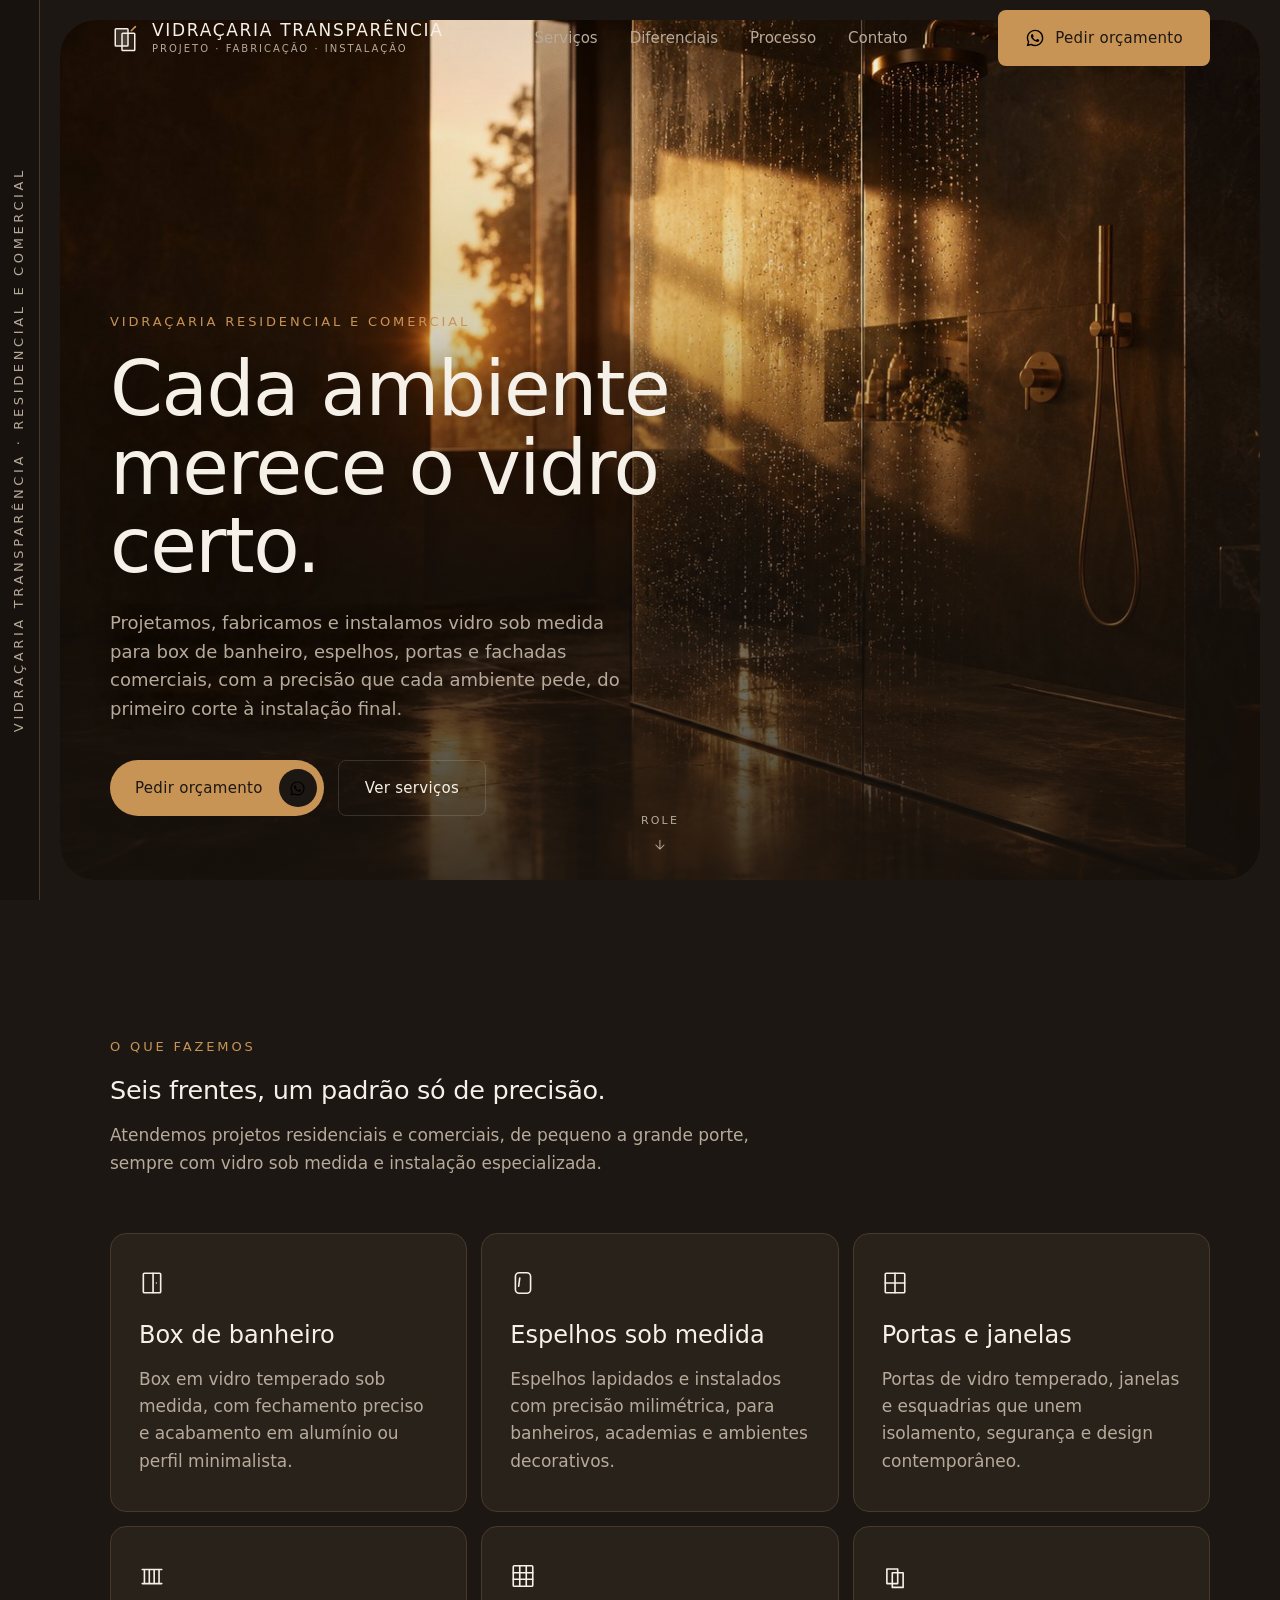
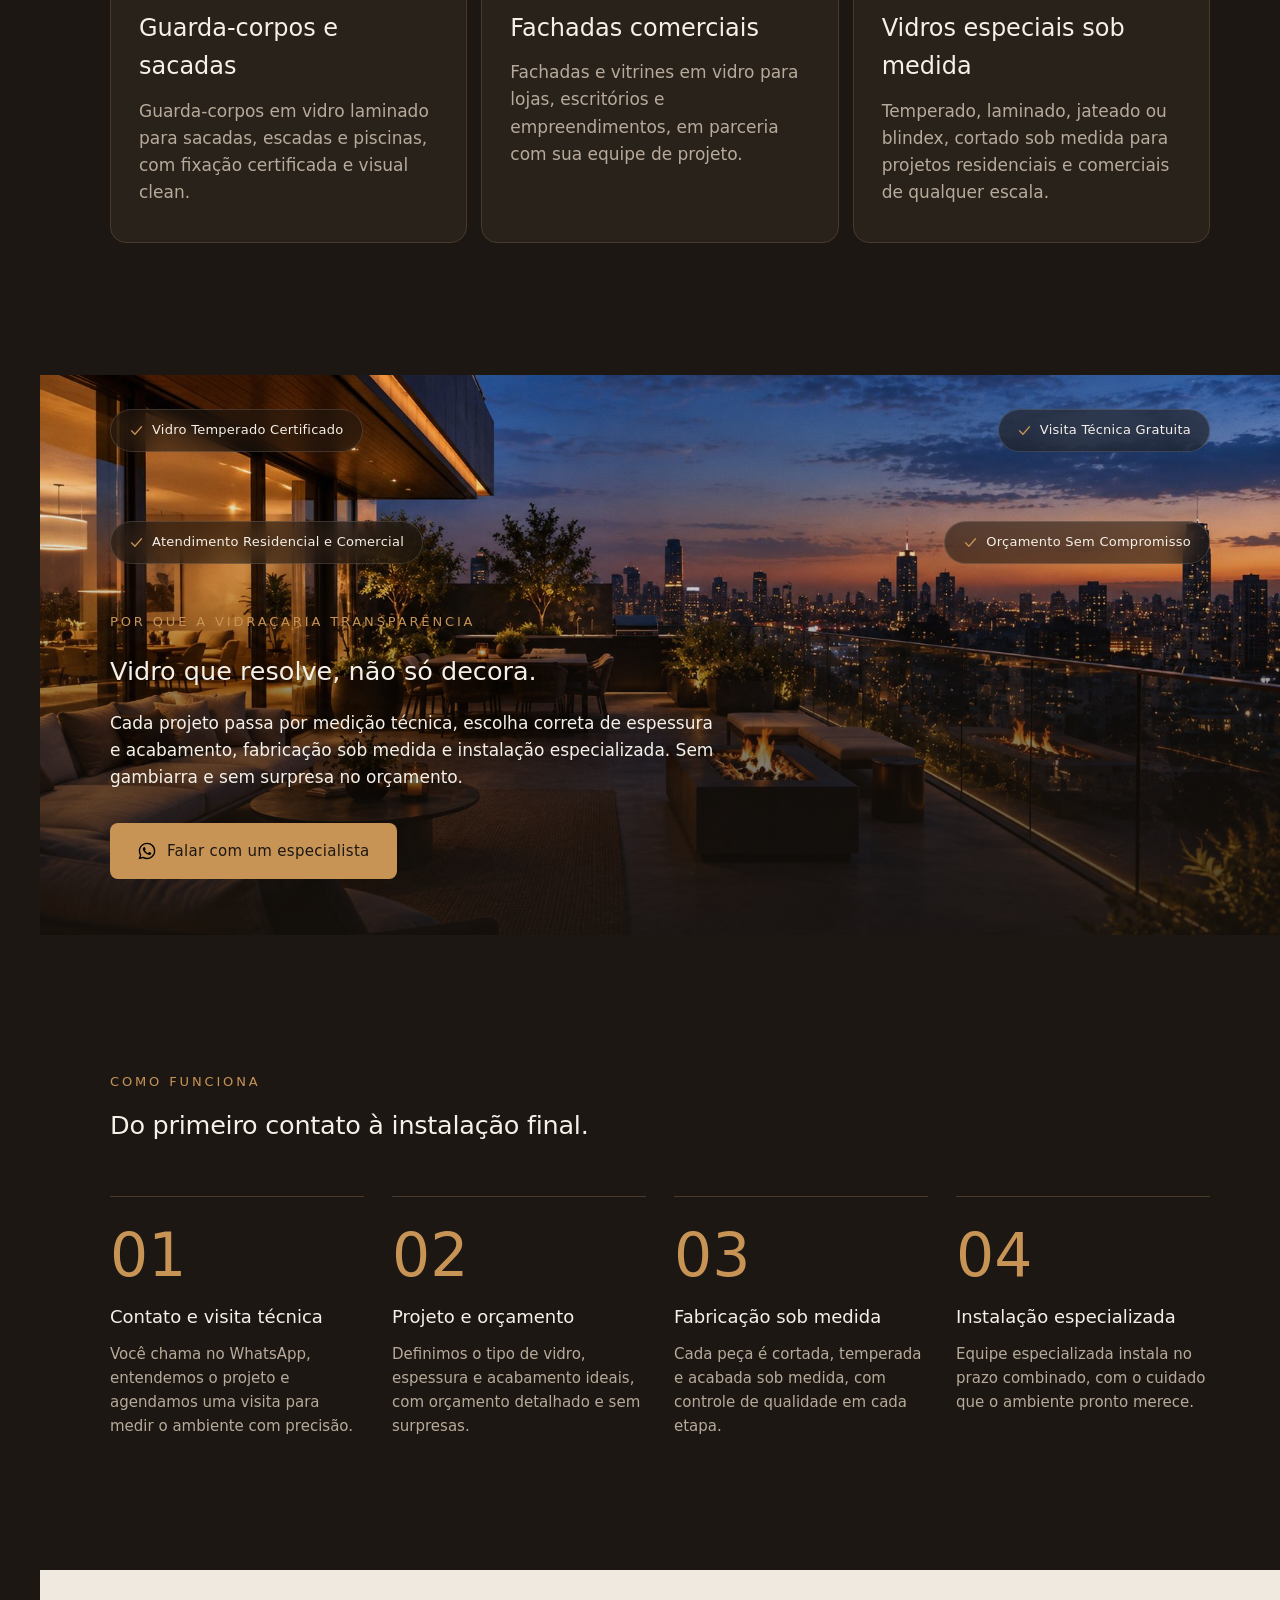
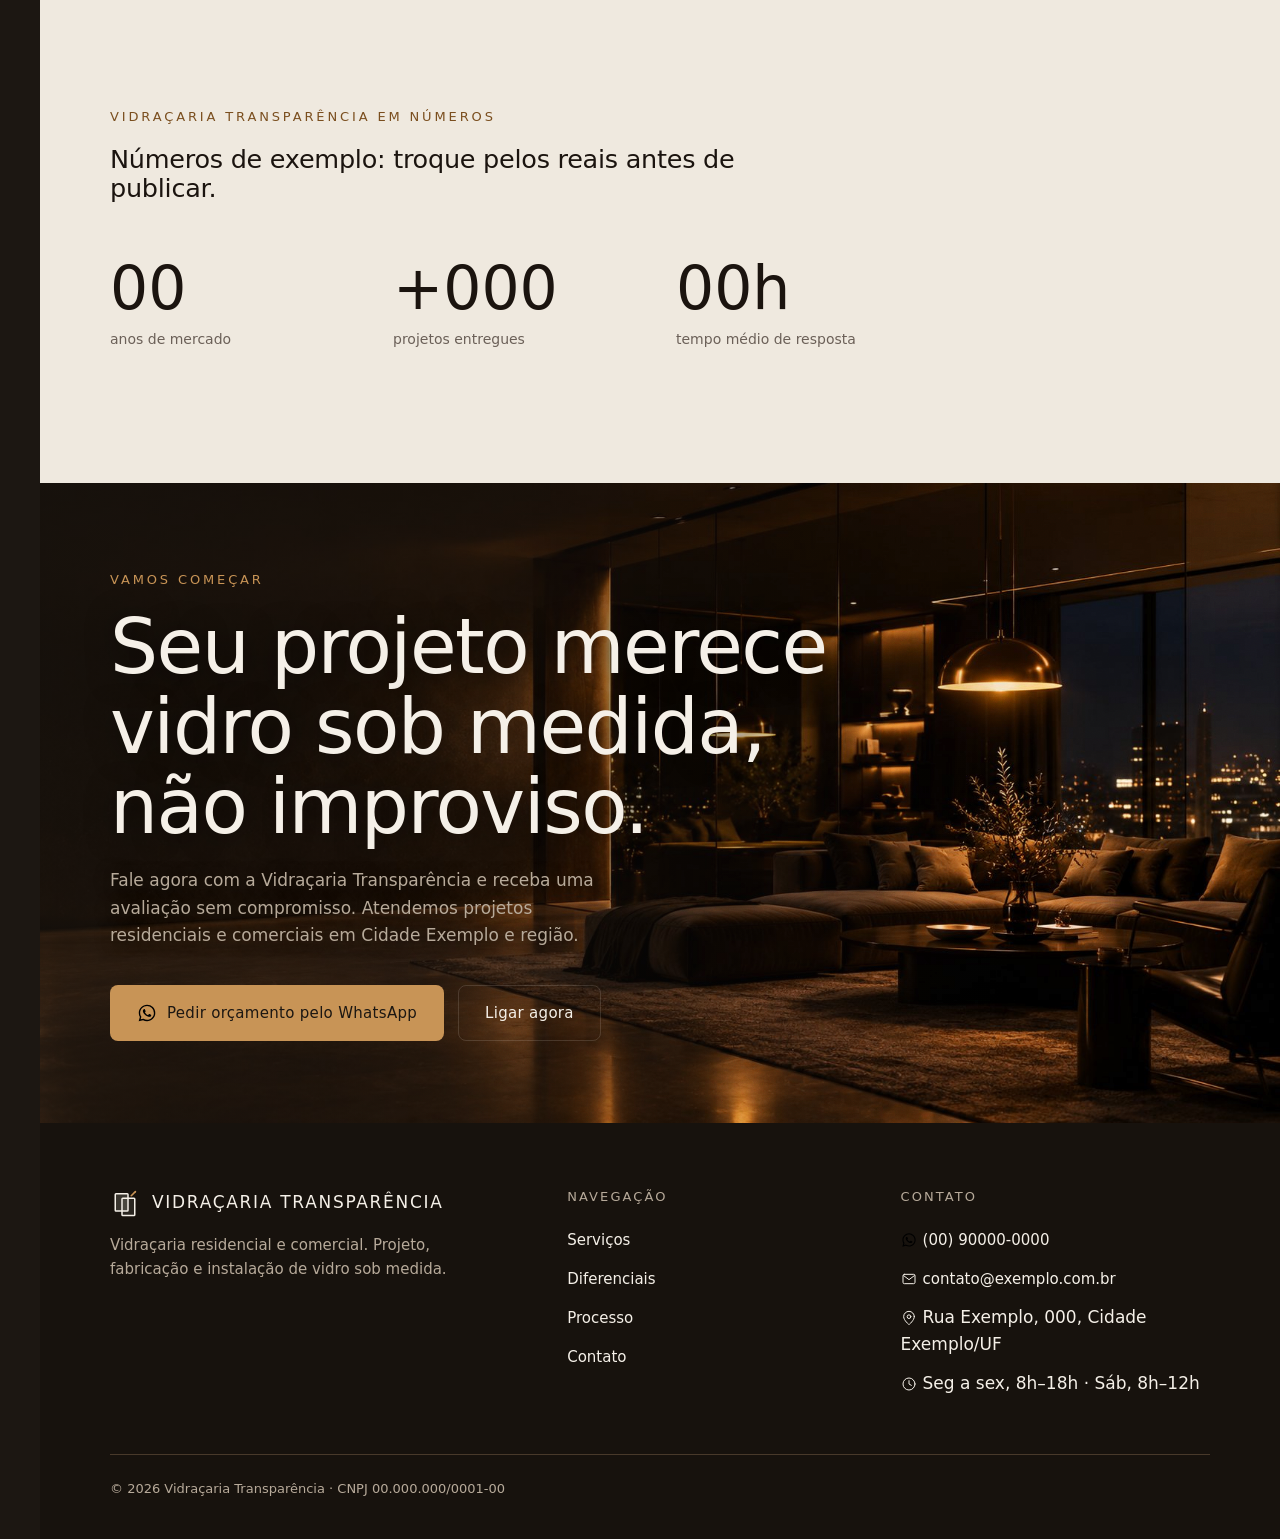
==== commit b3fe3971: "Corrige contraste da secao de numeros e usa o nome completo A secao "em numeros" (fundo claro) herda" ====
--- a/index.html
+++ b/index.html
@@ -65,7 +65,7 @@
 <link rel="preconnect" href="https://fonts.googleapis.com">
 <link rel="preconnect" href="https://fonts.gstatic.com" crossorigin>
 <link rel="stylesheet" href="https://fonts.googleapis.com/css2?family=Inter:wght@400;500;600&family=Space+Grotesk:wght@400;500;600;700&display=swap">
-<link rel="stylesheet" href="assets/estilo.css">
+<link rel="stylesheet" href="assets/estilo.css?v=4">
 
 <script type="application/ld+json">
 {
@@ -146,14 +146,14 @@
 <a class="pular" href="#conteudo">Pular para o conteúdo</a>
 
 <!-- ============================ TRILHO VERTICAL ============================ -->
-<div class="trilho" aria-hidden="true"><span>TRANSPARÊNCIA · VIDRAÇARIA RESIDENCIAL E COMERCIAL</span></div>
+<div class="trilho" aria-hidden="true"><span>VIDRAÇARIA TRANSPARÊNCIA · RESIDENCIAL E COMERCIAL</span></div>
 
 <!-- ============================ CABEÇALHO ============================ -->
 <header class="cabecalho" id="cabecalho">
   <div class="limite cabecalho-int">
     <a class="marca" href="#topo" aria-label="Página inicial da Vidraçaria Transparência">
       <svg viewBox="0 0 24 24" fill="none"><use href="#i-marca"/></svg>
-      <span class="marca-texto">TRANSPARÊNCIA<small>PROJETO · FABRICAÇÃO · INSTALAÇÃO</small></span>
+      <span class="marca-texto">VIDRAÇARIA TRANSPARÊNCIA<small>PROJETO · FABRICAÇÃO · INSTALAÇÃO</small></span>
     </a>
     <nav class="menu" aria-label="Seções da página">
       <a href="#servicos">Serviços</a>
@@ -339,7 +339,7 @@
       <div>
         <div class="rodape-marca">
           <svg viewBox="0 0 24 24" fill="none"><use href="#i-marca"/></svg>
-          <span class="marca-texto">TRANSPARÊNCIA</span>
+          <span class="marca-texto">VIDRAÇARIA TRANSPARÊNCIA</span>
         </div>
         <p class="legenda">Vidraçaria residencial e comercial. Projeto, fabricação e instalação de vidro sob medida.</p>
       </div>
--- a/assets/estilo.css
+++ b/assets/estilo.css
@@ -582,7 +582,22 @@
 .capitulo-cabecalho h2 { letter-spacing: -.01em; line-height: 1.12; }
 .capitulo-cabecalho .intro { color: var(--texto-suave); font-size: 1.0625rem; margin-top: 18px; }
 
-.faixa-clara { background: var(--fundo-claro); color: var(--texto-no-claro); }
+/* Redefine --texto/--texto-suave DENTRO do escopo de .faixa-clara: qualquer
+   regra do site que use var(--texto) (ex.: "h1,h2,h3{color:var(--texto)}",
+   que tem mais especificidade que .faixa-clara sozinho e por isso ganhava
+   dela) passa a resolver pro tom escuro certo, sem precisar sobrescrever
+   elemento por elemento. Bug real: h2 e os números grandes (.numero .valor)
+   ficavam quase brancos sobre o fundo claro — 1.06:1 de contraste, ilegível.
+   --destaque também é redefinido: o dourado de #C89456 dá só 2.22:1 aqui,
+   a versão mais escura dá 5.92:1. Não existe botão de fundo dourado dentro
+   de .faixa-clara hoje — se um dia entrar um, confira esse contraste de novo. */
+.faixa-clara {
+  background: var(--fundo-claro);
+  color: var(--texto-no-claro);
+  --texto: var(--texto-no-claro);
+  --texto-suave: var(--texto-suave-claro);
+  --destaque: #7A4E1E;
+}
 .faixa-clara .texto-suave, .faixa-clara .rotulo-suave { color: var(--texto-suave-claro); }
 
 /* ---------- 11. Serviços -------------------------------------------------------- */
